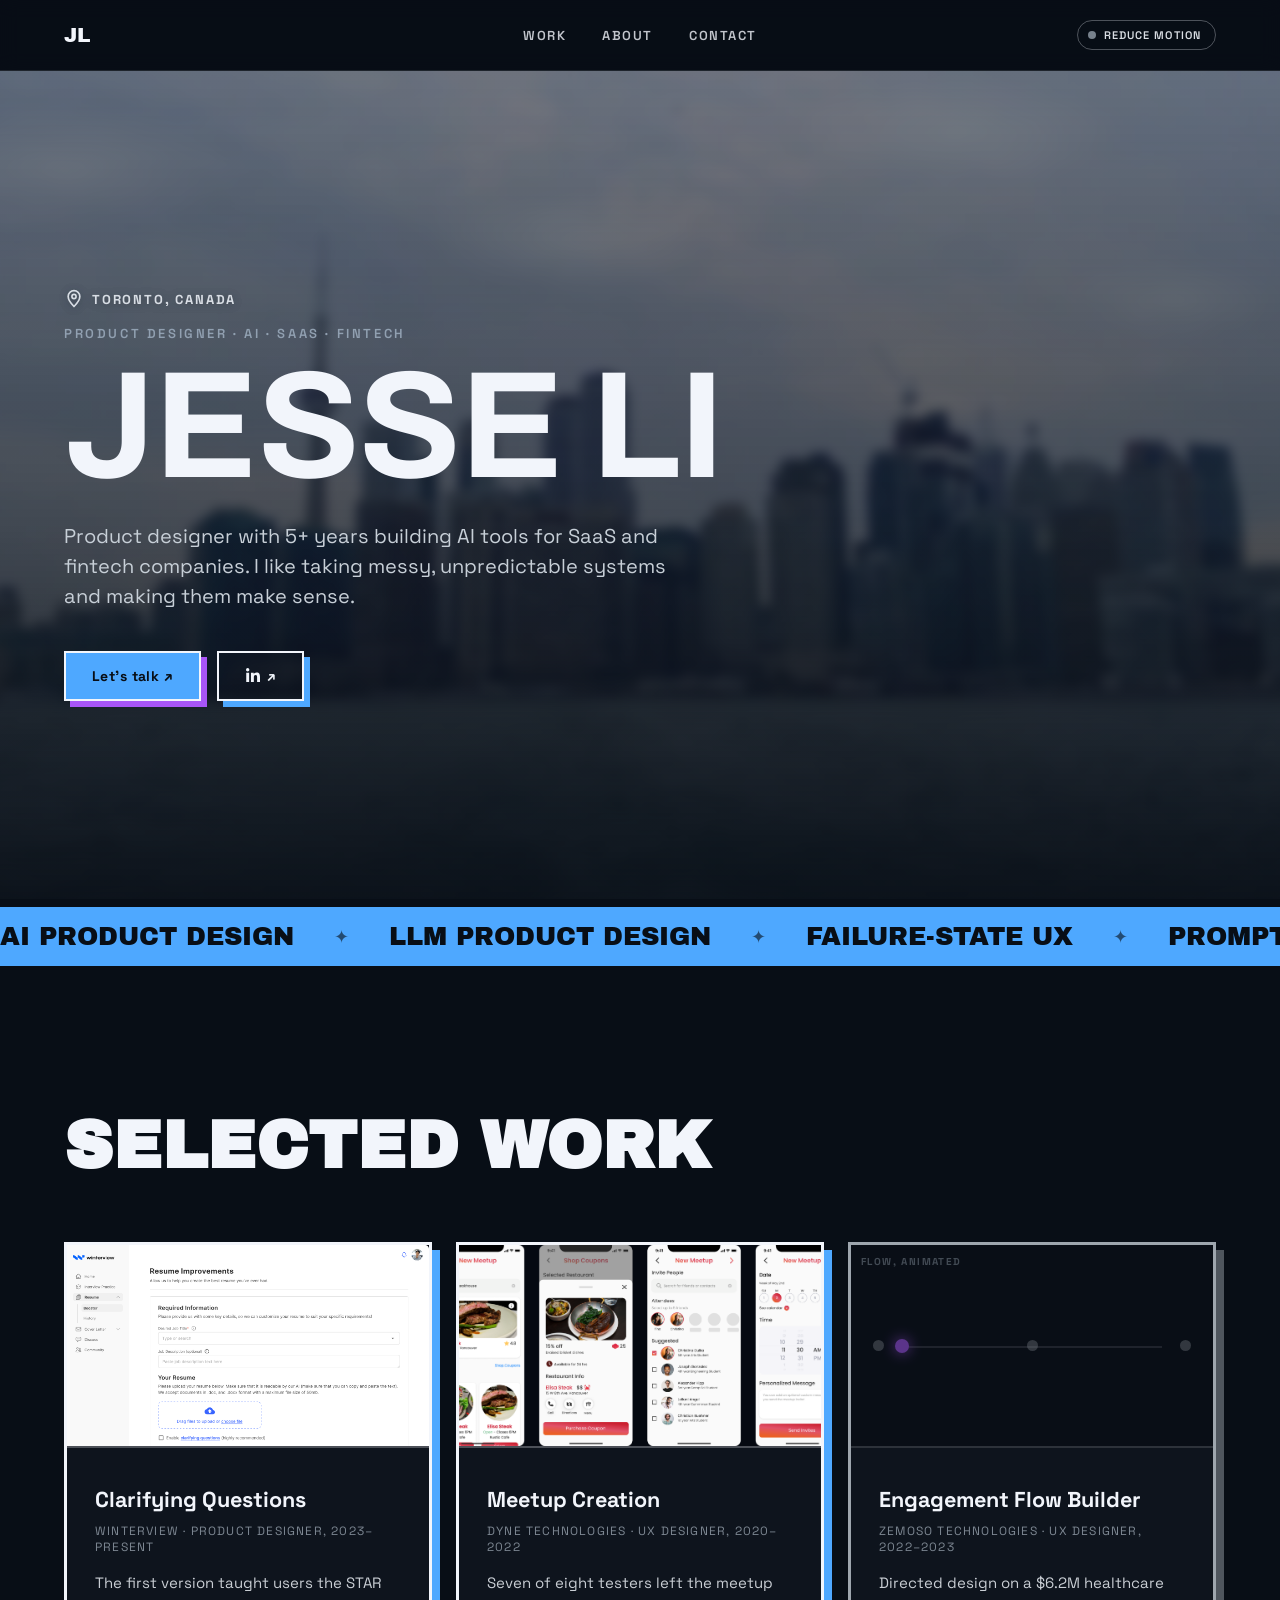
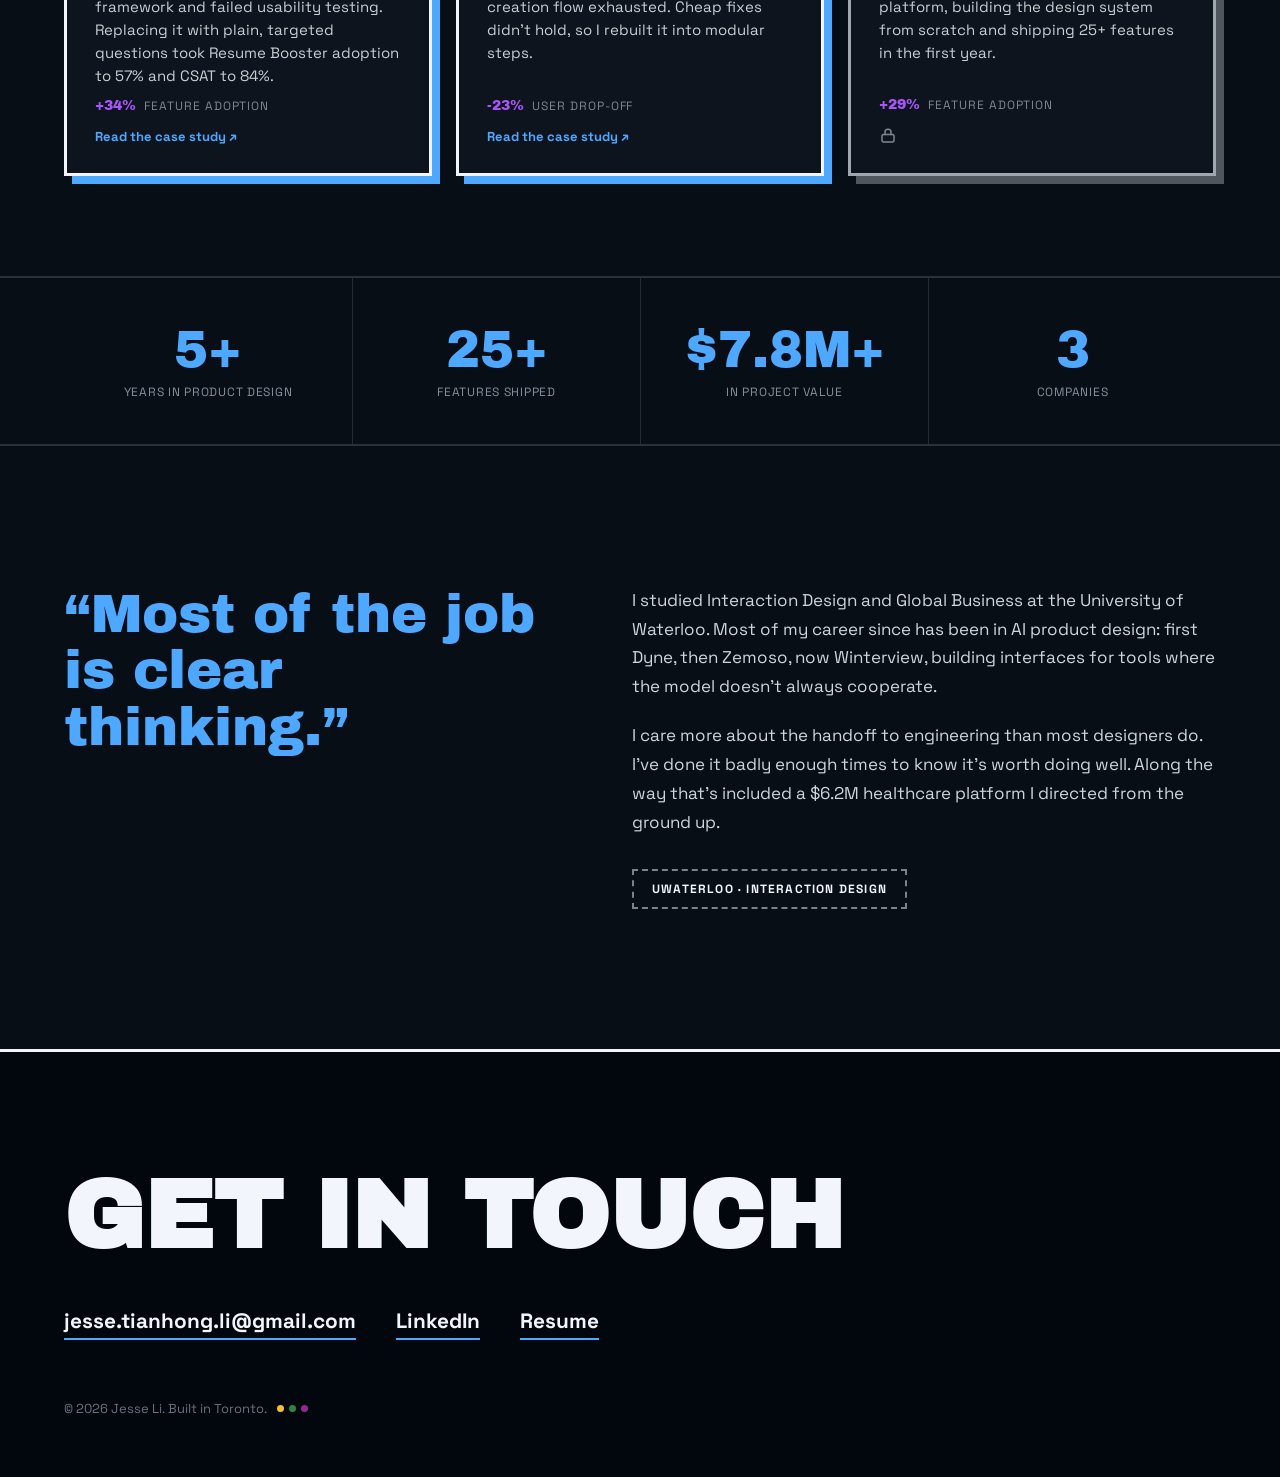
==== index.html @ aa18ebbc "big update!" ====
<!doctype html>
<html lang="en">
<head>
  <meta charset="utf-8">
  <meta name="viewport" content="width=device-width, initial-scale=1">
  <title>Jesse Li | Product Designer</title>
  <meta name="description" content="Jesse Li is a product designer in Toronto with 5+ years building AI tools for SaaS and fintech companies.">
  <meta property="og:title" content="Jesse Li | Product Designer">
  <meta property="og:description" content="Product designer with 5+ years building AI tools for SaaS and fintech companies.">
  <meta property="og:image" content="/assets/media/toronto-poster.jpg">
  <meta property="og:type" content="website">
  <link rel="preconnect" href="https://fonts.googleapis.com">
  <link href="https://fonts.googleapis.com/css2?family=Archivo+Black&family=Archivo:wght@700;800&family=Space+Grotesk:wght@400;500;600;700&display=swap" rel="stylesheet">
  <link rel="stylesheet" href="assets/css/base.css">
  <link rel="stylesheet" href="assets/css/home.css">
</head>
<body>
<div class="page">
<input type="checkbox" id="motionToggle" class="motion-toggle-input" aria-describedby="motionToggleDesc" />
<div class="page-body">
<span id="motionToggleDesc" class="motion-toggle-input">Reduces or stops animation and motion effects across the page.</span>

  <a class="skip" href="#top">Skip to content</a>

  <header class="nav">
    <div class="nav-inner">
      <a class="mark" href="#top">JL</a>
      <nav class="navlinks">
        <a href="#work">Work</a>
        <a href="#about">About</a>
        <a href="#contact">Contact</a>
      </nav>
      <label for="motionToggle" class="motion-toggle">
        <span class="motion-toggle-dot" aria-hidden="true"></span>
        <span class="motion-toggle-label-off">Reduce motion</span>
        <span class="motion-toggle-label-on">Motion reduced</span>
      </label>
    </div>
  </header>

  <section class="hero" id="top" tabindex="-1">
    <div class="hero-skyline" aria-hidden="true">
      <video src="assets/media/toronto.mp4" poster="assets/media/toronto-poster.jpg" autoplay muted loop playsinline></video>
      <div class="hero-cloud cloud-1"></div>
      <div class="hero-cloud cloud-2"></div>
      <div class="hero-cloud cloud-3"></div>
      <div class="hero-cloud cloud-4"></div>
    </div>
    <div class="hero-overlay"></div>
    <div class="hero-inner">
      <span class="hero-loc"><svg class="hero-loc-pin" width="20" height="20" viewBox="0 0 24 24" fill="none" stroke="currentColor" stroke-width="2" stroke-linecap="round" stroke-linejoin="round" aria-hidden="true"><path d="M12 21s-7-7.05-7-12a7 7 0 0 1 14 0c0 4.95-7 12-7 12z"/><circle cx="12" cy="9" r="2.5"/></svg><span class="hero-loc-city">Toronto, Canada</span></span>
      <p class="eyebrow">Product Designer &middot; AI &middot; SaaS &middot; Fintech</p>
      <h1 class="hero-title display" aria-label="Jesse Li"><span class="letter" style="animation-delay:0s">J</span><span class="letter" style="animation-delay:0.045s">E</span><span class="letter" style="animation-delay:0.09s">S</span><span class="letter" style="animation-delay:0.135s">S</span><span class="letter" style="animation-delay:0.18s">E</span><span class="letter" style="animation-delay:0.225s">&nbsp;</span><span class="letter" style="animation-delay:0.27s">L</span><span class="letter" style="animation-delay:0.315s">I</span></h1>
      <p class="hero-sub">Product designer with 5+ years building AI tools for SaaS and fintech companies. I like taking messy, unpredictable systems and making them make sense.</p>
      <div class="hero-cta">
        <a class="btn btn-primary" href="mailto:jesse.tianhong.li@gmail.com">Let's talk &#8599;</a>
        <a class="btn btn-ghost" href="https://linkedin.com/in/jesseli828" target="_blank" rel="noopener" aria-label="LinkedIn"><svg width="16" height="16" viewBox="0 0 448 512" fill="currentColor" aria-hidden="true"><path d="M100.28 448H7.4V148.9h92.88zM53.79 108.1C24.09 108.1 0 83.5 0 53.8a53.79 53.79 0 0 1 107.58 0c0 29.7-24.1 54.3-53.79 54.3zM447.9 448h-92.68V302.4c0-34.7-.7-79.2-48.29-79.2-48.29 0-55.69 37.7-55.69 76.7V448h-92.78V148.9h89.08v40.8h1.3c12.4-23.5 42.69-48.3 87.88-48.3 94 0 111.28 61.9 111.28 142.3V448z"/></svg><span aria-hidden="true">&#8599;</span></a>
      </div>
    </div>
  </section>

  <div class="marquee-strip" aria-hidden="true">
    <div class="marquee-track">
      <span class="marquee-item">AI PRODUCT DESIGN</span>
      <span class="marquee-item">LLM PRODUCT DESIGN</span>
      <span class="marquee-item">FAILURE-STATE UX</span>
      <span class="marquee-item">PROMPT DESIGN</span>
      <span class="marquee-item">FIGMA AUTO LAYOUT</span>
      <span class="marquee-item">AI-ASSISTED WRITING</span>
      <span class="marquee-item">WCAG 2.1 AA</span>
      <span class="marquee-item">CONVERSATIONAL UI</span>
      <span class="marquee-item">ENGINEERING HANDOFF</span>
      <span class="marquee-item">B2B &amp; B2C SAAS</span>
      <span class="marquee-item">HEALTHCARE AT SCALE</span>
      <span class="marquee-item">BUILT IN TORONTO</span>
      <span class="marquee-item">AI PRODUCT DESIGN</span>
      <span class="marquee-item">LLM PRODUCT DESIGN</span>
      <span class="marquee-item">FAILURE-STATE UX</span>
      <span class="marquee-item">PROMPT DESIGN</span>
      <span class="marquee-item">FIGMA AUTO LAYOUT</span>
      <span class="marquee-item">AI-ASSISTED WRITING</span>
      <span class="marquee-item">WCAG 2.1 AA</span>
      <span class="marquee-item">CONVERSATIONAL UI</span>
      <span class="marquee-item">ENGINEERING HANDOFF</span>
      <span class="marquee-item">B2B &amp; B2C SAAS</span>
      <span class="marquee-item">HEALTHCARE AT SCALE</span>
      <span class="marquee-item">BUILT IN TORONTO</span>
    </div>
  </div>

  <section class="work" id="work">
    <h2 class="section-title display">Selected work</h2>
    <div class="work-grid">
      <a class="work-card" href="work/winterview-clarifying-questions/">
        <div class="work-preview has-shot">
          <img src="assets/media/winterview/hero-resume-feature.png" width="2800" height="1804" alt="The Winterview Resume Booster interface" loading="lazy" decoding="async">
        </div>
        <h3 class="work-title">Clarifying Questions</h3>
        <p class="work-company">WINTERVIEW &middot; Product Designer, 2023&ndash;Present</p>
        <p class="work-desc">The first version taught users the STAR framework and failed usability testing. Replacing it with plain, targeted questions took Resume Booster adoption to 57% and CSAT to 84%.</p>
        <p class="work-metriclabel"><span class="work-metric-inline">+34%</span> feature adoption</p>
        <span class="work-read">Read the case study &#8599;</span>
      </a>
      <a class="work-card" href="work/dyne-meetup-creation-flow/">
        <div class="work-preview has-shot">
          <img src="assets/media/dyne/hero-meetup-feature.png" width="4014" height="1930" alt="Screens from Dyne's meetup creation flow" loading="lazy" decoding="async">
        </div>
        <h3 class="work-title">Meetup Creation</h3>
        <p class="work-company">DYNE TECHNOLOGIES &middot; UX Designer, 2020&ndash;2022</p>
        <p class="work-desc">Seven of eight testers left the meetup creation flow exhausted. Cheap fixes didn&rsquo;t hold, so I rebuilt it into modular steps.</p>
        <p class="work-metriclabel"><span class="work-metric-inline">-23%</span> user drop-off</p>
        <span class="work-read">Read the case study &#8599;</span>
      </a>
      <div class="work-card work-card-inert">
        <div class="work-preview" aria-hidden="true">
          <span class="wp-tag">Flow, animated</span>
          <div class="wp-line"></div>
          <div class="wp-nodes">
            <div class="wp-node"></div>
            <div class="wp-node"></div>
            <div class="wp-node"></div>
          </div>
          <div class="wp-traveler"></div>
        </div>
        <h3 class="work-title">Engagement Flow Builder</h3>
        <p class="work-company">ZEMOSO TECHNOLOGIES &middot; UX Designer, 2022&ndash;2023</p>
        <p class="work-desc">Directed design on a $6.2M healthcare platform, building the design system from scratch and shipping 25+ features in the first year.</p>
        <p class="work-metriclabel"><span class="work-metric-inline">+29%</span> feature adoption</p>
        <span class="work-read-soon" title="Case study not available yet"><svg width="18" height="18" viewBox="0 0 24 24" fill="none" stroke="currentColor" stroke-width="2" stroke-linecap="round" stroke-linejoin="round" aria-hidden="true"><rect x="4" y="10" width="16" height="10" rx="2"/><path d="M8 10V7a4 4 0 0 1 8 0v3"/></svg><span class="visually-hidden">Case study not available yet</span></span>
      </div>
    </div>
  </section>

  <section class="stats">
    <div class="stat">
      <div class="stat-value display">5+</div>
      <div class="stat-label">years in product design</div>
    </div>
    <div class="stat">
      <div class="stat-value display">25+</div>
      <div class="stat-label">features shipped</div>
    </div>
    <div class="stat">
      <div class="stat-value display">$7.8M+</div>
      <div class="stat-label">in project value</div>
    </div>
    <div class="stat">
      <div class="stat-value display">3</div>
      <div class="stat-label">companies</div>
    </div>
  </section>

  <section class="about" id="about">
    <div class="about-quote">
      <p>&ldquo;Most of the job<br/>is clear thinking.&rdquo;</p>
    </div>
    <div class="about-body">
      <p>I studied Interaction Design and Global Business at the University of Waterloo. Most of my career since has been in AI product design: first Dyne, then Zemoso, now Winterview, building interfaces for tools where the model doesn't always cooperate.</p>
      <p>I care more about the handoff to engineering than most designers do. I've done it badly enough times to know it's worth doing well. Along the way that's included a $6.2M healthcare platform I directed from the ground up.</p>
      <div class="about-badge">UWATERLOO &middot; INTERACTION DESIGN</div>
    </div>
  </section>

  <footer class="contact" id="contact">
    <div class="contact-inner">
      <h2 class="contact-title display">Get in touch</h2>
      <div class="contact-links">
        <a href="mailto:jesse.tianhong.li@gmail.com">jesse.tianhong.li@gmail.com</a>
        <a href="https://linkedin.com/in/jesseli828" target="_blank" rel="noopener">LinkedIn</a>
        <a href="resume/">Resume</a>
      </div>
      <p class="copyright">&copy; 2026 Jesse Li. Built in Toronto.<span class="transit-dots" aria-hidden="true"><span class="dot dot-1"></span><span class="dot dot-2"></span><span class="dot dot-4"></span></span></p>
    </div>
  </footer>

</div>
</div>
</body>
</html>
---- assets/css/base.css ----
/* Shared across every page: reset, base typography, color tokens. */

* { box-sizing: border-box; }

:root {
  --accent1: #4ea8ff;
  --accent2: #a855f7;
}

body {
  margin: 0;
  background: oklch(0.16 0.02 255);
  color: oklch(0.97 0.008 255);
  font-family: 'Space Grotesk', system-ui, sans-serif;
  -webkit-font-smoothing: antialiased;
}

a { color: inherit; text-decoration: none; }

.display { font-family: 'Archivo Black', 'Arial Black', sans-serif; text-transform: uppercase; }

/* ---------- nav: shared by the home page and every case-study page ---------- */
.nav {
  position: sticky; top: 0; z-index: 50;
  padding: 20px clamp(20px, 5vw, 64px);
  background: oklch(0.16 0.02 255 / 0.7);
  backdrop-filter: blur(10px);
  border-bottom: 1px solid oklch(0.97 0.008 255 / 0.1);
}
.nav-inner {
  max-width: 1440px; margin: 0 auto;
  /* Three equal-weight slots so the centre group is optically centred on the page,
     rather than pushed off-centre by whatever sits on the left and right. */
  display: grid; grid-template-columns: 1fr auto 1fr; align-items: center;
  gap: clamp(16px, 3vw, 36px);
}
.nav-inner > :first-child { justify-self: start; }
.nav-inner > :last-child  { justify-self: end; }
.mark {
  font-family: 'Archivo Black', sans-serif;
  font-size: 20px; letter-spacing: 0.02em;
}
.navlinks { display: flex; gap: clamp(16px, 3vw, 36px); }
.navlinks a {
  font-size: 13px; font-weight: 600; letter-spacing: 0.12em; text-transform: uppercase;
  opacity: 0.8; transition: opacity 0.2s, color 0.2s;
}
.navlinks a:hover { opacity: 1; color: var(--accent1); }
.back {
  font-size: 13px; font-weight: 600; letter-spacing: 0.1em; text-transform: uppercase;
  opacity: 0.75; transition: opacity 0.2s, color 0.2s; white-space: nowrap;
}
.back:hover { opacity: 1; color: var(--accent1); }

/* Narrow screens: the three-slot grid has no room, so wrap the nav into a
   centred row instead of squeezing the columns. */
@media (max-width: 640px) {
  .nav-inner { display: flex; flex-wrap: wrap; justify-content: center; gap: 10px 18px; }
  .nav-inner > :first-child, .nav-inner > :last-child { justify-self: auto; }
}

/* Text available to screen readers but not shown: used where an icon carries the
   meaning on its own. */
.visually-hidden {
  position: absolute; width: 1px; height: 1px; padding: 0; margin: -1px;
  overflow: hidden; clip: rect(0, 0, 0, 0); white-space: nowrap; border: 0;
}

/* ---------- keyboard focus ---------- */
/* Without a visible ring, keyboard users cannot tell where they are (WCAG 2.4.7).
   :focus-visible keeps it off for mouse clicks. */
a:focus-visible,
label:focus-visible,
button:focus-visible,
[tabindex]:focus-visible {
  outline: 2px solid var(--accent1);
  outline-offset: 3px;
}
/* Skip-link targets receive focus programmatically and shouldn't show a ring. */
#top:focus, #main:focus { outline: none; }

/* ---------- skip link ---------- */
.skip { position: absolute; left: -9999px; top: 0; z-index: 100; }
.skip:focus {
  left: 12px; top: 12px; padding: 10px 16px;
  background: var(--accent1); color: oklch(0.16 0.02 255);
  font-size: 13px; font-weight: 700; letter-spacing: 0.08em; text-transform: uppercase;
}

/* ---------- reduced motion ---------- */
/* Site-wide. The home page additionally offers a manual toggle. */
@media (prefers-reduced-motion: reduce) {
  *, *::before, *::after {
    animation-duration: 0.01ms !important;
    animation-delay: 0s !important;
    animation-iteration-count: 1 !important;
    transition-duration: 0.01ms !important;
    scroll-behavior: auto !important;
  }
}

/* Shown only on paper (the portfolio URL on the résumé). */
.print-only { display: none; }

/* ---------- 404 ---------- */
.notfound { max-width: 720px; margin: 0 auto; padding: clamp(70px, 16vh, 160px) clamp(20px, 5vw, 64px); text-align: center; }
.notfound-code { font-size: clamp(4rem, 18vw, 9rem); line-height: 1; margin: 0 0 14px; color: var(--accent1); }
.notfound h1 { font-size: clamp(1.4rem, 4vw, 2rem); margin: 0 0 16px; }
.notfound p { font-size: 17px; line-height: 1.7; color: oklch(0.82 0.015 250); margin: 0 auto 32px; max-width: 46ch; }
.notfound-links { display: flex; flex-wrap: wrap; gap: 14px; justify-content: center; }
.notfound-links a {
  font-size: 13px; font-weight: 700; letter-spacing: 0.08em; text-transform: uppercase;
  border: 2px solid oklch(0.97 0.008 255); padding: 12px 20px;
}
.notfound-links a:hover { border-color: var(--accent1); color: var(--accent1); }
---- assets/css/home.css ----
/* Home page only. */

.page { position: relative; overflow-x: clip; }

.motion-toggle-input {
  position: absolute; width: 1px; height: 1px; padding: 0; margin: -1px;
  overflow: hidden; clip: rect(0, 0, 0, 0); white-space: nowrap; border: 0;
}
.motion-toggle {
  display: flex; align-items: center; gap: 8px;
  background: transparent; border: 1px solid oklch(0.97 0.008 255 / 0.3);
  border-radius: 999px; padding: 7px 14px 7px 10px; cursor: pointer;
  font-family: 'Space Grotesk', sans-serif; font-size: 11px; font-weight: 600;
  letter-spacing: 0.1em; text-transform: uppercase; color: oklch(0.9 0.008 255);
  transition: border-color 0.2s, background 0.2s; user-select: none;
}
.motion-toggle:hover { border-color: var(--accent1); }
.motion-toggle-dot {
  width: 8px; height: 8px; border-radius: 50%; background: oklch(0.6 0.02 250); flex-shrink: 0;
  transition: background 0.2s;
}
.motion-toggle-label-on { display: none; }
.motion-toggle-input:checked ~ .page-body .motion-toggle {
  border-color: var(--accent1); background: oklch(0.97 0.008 255 / 0.06);
}
.motion-toggle-input:checked ~ .page-body .motion-toggle .motion-toggle-dot { background: var(--accent1); }
.motion-toggle-input:checked ~ .page-body .motion-toggle-label-off { display: none; }
.motion-toggle-input:checked ~ .page-body .motion-toggle-label-on { display: inline; }
.motion-toggle-input:focus-visible ~ .page-body .motion-toggle { outline: 2px solid var(--accent1); outline-offset: 2px; }

/* Kill every animation/transition on the page instantly, either because the visitor's
   OS asks for reduced motion, or because they've flipped the toggle above. */
.motion-toggle-input:checked ~ .page-body,
.motion-toggle-input:checked ~ .page-body * {
  animation-duration: 0.01ms !important;
  animation-delay: 0s !important;
  animation-iteration-count: 1 !important;
  transition-duration: 0.01ms !important;
  scroll-behavior: auto !important;
}

/* ---------- hero ---------- */
.hero {
  position: relative;
  min-height: 92vh;
  display: flex; flex-direction: column; justify-content: center;
  padding: 80px 0 60px;
  overflow: hidden;
}
.hero-inner {
  position: relative; z-index: 2;
  max-width: 1440px; margin: 0 auto; width: 100%;
  padding: 0 clamp(20px, 5vw, 64px);
}
.hero-skyline {
  position: absolute; inset: -20px; z-index: 0; overflow: hidden;
  filter: blur(6px) saturate(1.1);
}
.hero-skyline video {
  position: absolute; inset: 0; width: 100%; height: 100%;
  object-fit: cover; object-position: center 65%; display: block;
}
.hero-cloud {
  position: absolute; border-radius: 50%; pointer-events: none;
  background: radial-gradient(ellipse at center, oklch(0.97 0.01 255 / 0.6), oklch(0.97 0.01 255 / 0) 70%);
}
.cloud-1 { width: 380px; height: 130px; top: 6%; left: -8%; animation: driftCloud 46s ease-in-out infinite; }
.cloud-2 { width: 280px; height: 100px; top: 16%; left: 34%; animation: driftCloud 60s ease-in-out infinite reverse; animation-delay: -12s; }
.cloud-3 { width: 320px; height: 110px; top: 3%; left: 62%; animation: driftCloud 52s ease-in-out infinite; animation-delay: -24s; }
.cloud-4 { width: 220px; height: 80px; top: 24%; left: 82%; animation: driftCloud 38s ease-in-out infinite reverse; animation-delay: -6s; }
@keyframes driftCloud { 0%, 100% { transform: translateX(-30px); } 50% { transform: translateX(50px); } }
.hero-overlay {
  position: absolute; inset: 0; z-index: 1;
  background: linear-gradient(180deg, oklch(0.16 0.02 255 / 0.5) 0%, oklch(0.16 0.02 255 / 0.7) 55%, oklch(0.16 0.02 255 / 0.96) 100%);
}
.hero-loc {
  display: flex; align-items: center; gap: 8px; margin: 0 0 16px;
  color: oklch(0.94 0.01 255); opacity: 0.9;
  filter: drop-shadow(0 1px 5px oklch(0.16 0.02 255 / 0.4));
}
.hero-loc-pin { flex-shrink: 0; }
.hero-loc-city {
  font-size: 13px; font-weight: 700; letter-spacing: 0.14em; text-transform: uppercase;
}

.eyebrow {
  font-size: 13px; font-weight: 600; letter-spacing: 0.2em; text-transform: uppercase;
  color: oklch(0.7 0.03 250); margin: 0 0 20px; position: relative; z-index: 2;
}
.hero-title {
  margin: 0; line-height: 0.86; letter-spacing: -0.01em;
  font-size: clamp(2.2rem, 12vw, 9.5rem);
  white-space: nowrap;
  position: relative; z-index: 2;
  font-family: 'Archivo', sans-serif; font-weight: 700;
}
.letter {
  display: inline-block; opacity: 0;
  animation: letterIn 0.7s cubic-bezier(.16,1,.3,1) both;
}
@keyframes letterIn {
  from { opacity: 0; transform: translateY(0.5em) rotate(-6deg); }
  to { opacity: 1; transform: none; }
}
.hero-sub {
  max-width: 620px; margin: 28px 0 0; font-size: clamp(1rem, 1.6vw, 1.25rem);
  line-height: 1.5; color: oklch(0.85 0.015 250); position: relative; z-index: 2;
}
.hero-cta { display: flex; flex-wrap: wrap; gap: 16px; margin-top: 40px; position: relative; z-index: 2; }
.btn {
  display: inline-flex; align-items: center; gap: 6px;
  padding: 14px 26px; font-weight: 700; font-size: 14px; letter-spacing: 0.03em;
  border: 2px solid oklch(0.97 0.008 255);
  transition: transform 0.2s ease, box-shadow 0.2s ease;
}
.btn-primary { background: var(--accent1); color: oklch(0.16 0.02 255); box-shadow: 6px 6px 0 var(--accent2); }
.btn-primary:hover { transform: translate(-3px, -3px); box-shadow: 9px 9px 0 var(--accent2); }
.btn-ghost { background: transparent; box-shadow: 6px 6px 0 var(--accent1); }
.btn-ghost:hover { transform: translate(-3px, -3px); box-shadow: 9px 9px 0 var(--accent1); }

/* ---------- marquee ---------- */
.marquee-strip {
  background: var(--accent1);
  overflow: hidden; padding: 16px 0; margin: 8px 0;
}
.marquee-track {
  display: flex; width: max-content; gap: 40px;
  animation: marqueeScroll 33s linear infinite;
}
@keyframes marqueeScroll { from { transform: translateX(0); } to { transform: translateX(-50%); } }
.marquee-item {
  font-family: 'Archivo Black', sans-serif; font-size: clamp(1rem, 2.2vw, 1.6rem);
  color: oklch(0.16 0.02 255); white-space: nowrap; display: flex; align-items: center; gap: 40px;
}
.marquee-item::after { content: '\2726'; font-size: 0.7em; opacity: 0.6; }

/* ---------- reveal ---------- */
@keyframes reveal { from { opacity: 0; transform: translateY(28px); } to { opacity: 1; transform: none; } }
.section-title, .work-card, .about-quote, .about-body, .stat {
  animation: reveal 0.7s cubic-bezier(.16,1,.3,1) both;
}
.work-card:nth-child(1) { animation-delay: 0s; }
.work-card:nth-child(2) { animation-delay: 0.12s; }
.work-card:nth-child(3) { animation-delay: 0.24s; }
.stat:nth-child(1) { animation-delay: 0s; }
.stat:nth-child(2) { animation-delay: 0.08s; }
.stat:nth-child(3) { animation-delay: 0.16s; }
.stat:nth-child(4) { animation-delay: 0.24s; }

/* ---------- work ---------- */
.work { padding: 140px clamp(20px, 5vw, 64px) 100px; max-width: 1440px; margin: 0 auto; }
.section-title {
  font-size: clamp(2.2rem, 6vw, 4.2rem); line-height: 0.95; margin: 0 0 64px;
}
.work-grid {
  display: grid; grid-template-columns: repeat(auto-fit, minmax(280px, 1fr)); gap: 24px;
}
.work-card {
  border: 3px solid oklch(0.97 0.008 255); background: oklch(0.19 0.02 255);
  padding: 28px; display: flex; flex-direction: column; gap: 10px;
  box-shadow: 8px 8px 0 var(--accent1);
  transition: transform 0.25s ease, box-shadow 0.25s ease;
}
.work-card:hover { transform: translate(-5px, -5px); box-shadow: 13px 13px 0 var(--accent2); }
.work-title { margin: 8px 0 0; font-size: 1.35rem; font-weight: 700; }
.work-company { margin: 0; font-size: 12px; letter-spacing: 0.1em; text-transform: uppercase; color: oklch(0.62 0.02 250); }
.work-desc { margin: 6px 0 0; font-size: 15px; line-height: 1.55; color: oklch(0.85 0.01 250); flex-grow: 1; }
.work-metriclabel { margin: 0; font-size: 12px; letter-spacing: 0.08em; text-transform: uppercase; color: oklch(0.62 0.02 250); }
.work-metric-inline { font-family: 'Archivo Black', sans-serif; letter-spacing: 0; text-transform: none; font-size: 14px; color: var(--accent2); margin-right: 4px; }
.work-read { margin-top: 4px; font-size: 13px; font-weight: 700; color: var(--accent1); }

/* ---------- work preview (flow animation placeholder) ---------- */
.work-preview {
  position: relative; aspect-ratio: 16 / 9; margin: -28px -28px 20px;
  border-bottom: 2px solid oklch(0.97 0.008 255 / 0.3);
  background: oklch(0.14 0.02 255);
  display: flex; align-items: center; padding: 0 22px; overflow: hidden;
}
.wp-tag {
  position: absolute; top: 10px; left: 10px; font-size: 10px; font-weight: 700;
  letter-spacing: 0.14em; text-transform: uppercase; color: oklch(0.6 0.02 250);
}
.wp-line { position: absolute; left: 14%; right: 14%; top: 50%; height: 2px; background: oklch(0.97 0.008 255 / 0.18); }
.wp-nodes { position: relative; width: 100%; display: flex; justify-content: space-between; z-index: 1; }
.wp-node {
  width: 11px; height: 11px; border-radius: 50%; background: oklch(0.97 0.008 255 / 0.35);
  animation: wpPulse 2.6s ease-in-out infinite;
}
.wp-node:nth-child(1) { animation-delay: 0s; }
.wp-node:nth-child(2) { animation-delay: 0.5s; }
.wp-node:nth-child(3) { animation-delay: 1s; }
@keyframes wpPulse { 0%, 100% { transform: scale(1); opacity: 0.5; } 50% { transform: scale(1.35); opacity: 1; } }
.wp-traveler {
  position: absolute; top: 50%; left: 14%; width: 14px; height: 14px; margin: -7px 0 0 -7px;
  border-radius: 50%; background: var(--accent1); box-shadow: 0 0 14px var(--accent1);
  animation: wpTravel 3.6s cubic-bezier(.65,0,.35,1) infinite;
}
.work-card-inert .wp-traveler { background: var(--accent2); box-shadow: 0 0 14px var(--accent2); }
@keyframes wpTravel {
  0% { left: 14%; }
  42% { left: 50%; }
  50% { left: 50%; }
  92% { left: 86%; }
  100% { left: 14%; }
}

/* ---------- stats ---------- */
.stats {
  display: grid; grid-template-columns: repeat(auto-fit, minmax(180px, 1fr));
  border-top: 2px solid oklch(0.97 0.008 255 / 0.15);
  border-bottom: 2px solid oklch(0.97 0.008 255 / 0.15);
  max-width: 1440px; margin: 0 auto; padding: 0 clamp(20px, 5vw, 64px);
}
.stat {
  padding: 44px 20px; text-align: center; border-left: 1px solid oklch(0.97 0.008 255 / 0.12);
}
.stat:first-child { border-left: none; }
.stat-value { font-family: 'Archivo Black', sans-serif; font-size: clamp(2rem, 4.5vw, 3.2rem); color: var(--accent1); }
.stat-label { margin-top: 6px; font-size: 12px; letter-spacing: 0.06em; text-transform: uppercase; color: oklch(0.65 0.02 250); }

/* ---------- about ---------- */
.about {
  padding: 140px clamp(20px, 5vw, 64px);
  max-width: 1440px; margin: 0 auto;
  display: grid; grid-template-columns: 1fr 1.15fr; gap: 60px; align-items: start;
}
.about-quote p {
  font-family: 'Archivo Black', sans-serif; font-size: clamp(2rem, 4.5vw, 3.4rem);
  line-height: 1.04; margin: 0; color: var(--accent1);
}
.about-body p { font-size: 17px; line-height: 1.7; color: oklch(0.87 0.01 250); margin: 0 0 20px; }
.about-badge {
  display: inline-block; margin-top: 12px; padding: 10px 18px;
  border: 2px dashed oklch(0.97 0.008 255 / 0.5);
  font-size: 12px; font-weight: 700; letter-spacing: 0.1em;
}

/* ---------- contact ---------- */
.contact {
  background: oklch(0.12 0.02 255);
  padding: 120px 0 60px;
  border-top: 3px solid oklch(0.97 0.008 255);
}
.contact-inner { max-width: 1440px; margin: 0 auto; padding: 0 clamp(20px, 5vw, 64px); }
.contact-title {
  font-size: clamp(2.6rem, 8vw, 6rem); line-height: 0.92; margin: 0 0 48px; color: oklch(0.97 0.008 255);
}
.contact-links { display: flex; flex-wrap: wrap; gap: 28px 40px; margin-bottom: 60px; }
.contact-links a {
  font-size: clamp(1rem, 2vw, 1.3rem); font-weight: 700; border-bottom: 2px solid var(--accent1);
  padding-bottom: 4px; transition: color 0.2s;
}
.contact-links a:hover { color: var(--accent1); }
.copyright { font-size: 13px; color: oklch(0.55 0.02 250); margin: 0; display: flex; align-items: center; gap: 10px; }
.transit-dots { display: inline-flex; gap: 5px; }
.transit-dots .dot { width: 7px; height: 7px; border-radius: 50%; display: inline-block; }
.transit-dots .dot-1 { background: #f7c02d; }
.transit-dots .dot-2 { background: #2e8540; }
.transit-dots .dot-4 { background: #92278f; }

/* A work card with no case study behind it yet: still reads as part of the set,
   but is visibly inert - no lift, no hover, no "read more" affordance. */
.work-card-inert { box-shadow: 8px 8px 0 oklch(0.45 0.015 250); border-color: oklch(0.72 0.015 250); }
.work-card-inert:hover { transform: none; box-shadow: 8px 8px 0 oklch(0.45 0.015 250); }
.work-card-inert .work-preview { opacity: 0.5; }
.work-read-soon { margin-top: 4px; display: inline-flex; align-items: center; color: oklch(0.62 0.02 250); }

/* ---------- work card previews: real screenshots ---------- */
/* Cards with a screenshot drop the flex/padding used by the animated placeholder
   so the image can bleed to the card edges. */
.work-preview.has-shot { display: block; padding: 0; }
.work-preview img { display: block; width: 100%; height: 100%; object-fit: cover; }
/* Keyed to the file, not card order, so reordering the grid can't misalign these. */
.work-preview img[src*="winterview"] { object-position: top center; }
.work-preview img[src*="dyne"] { object-position: center; }
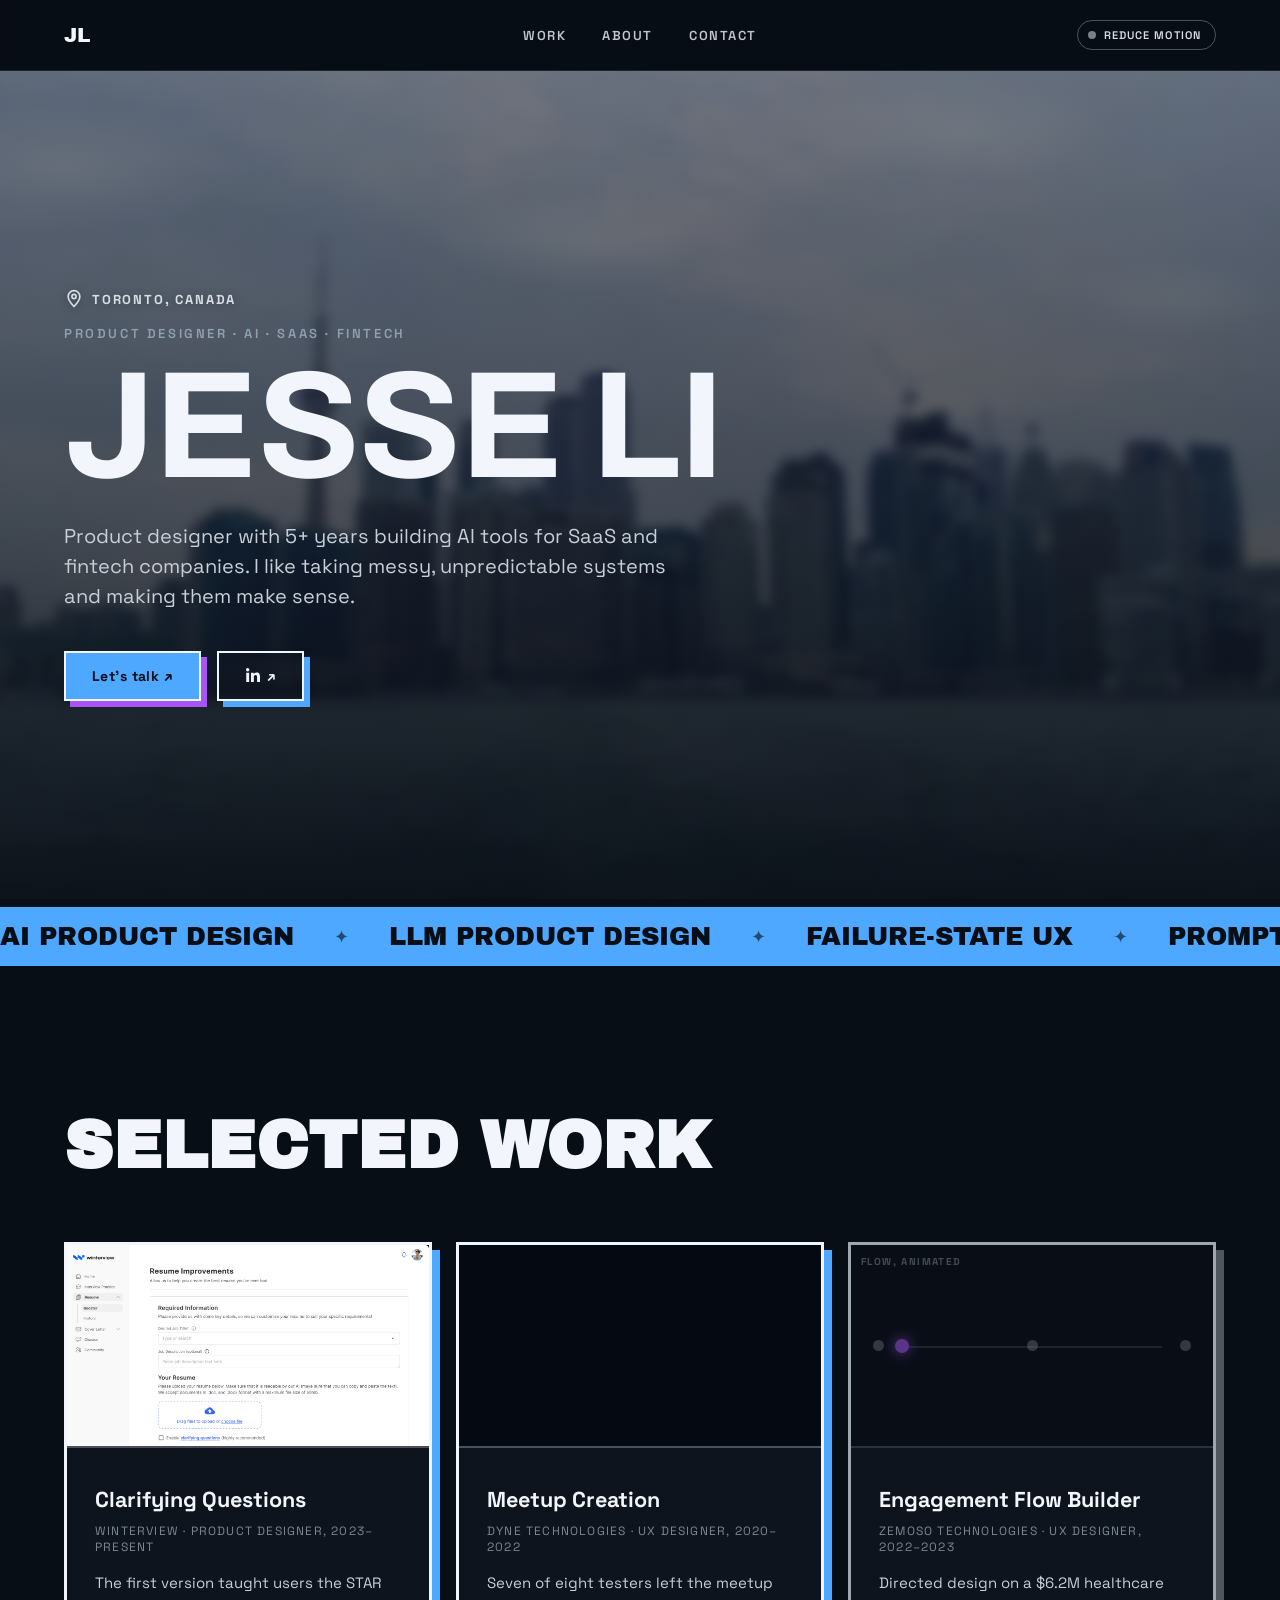
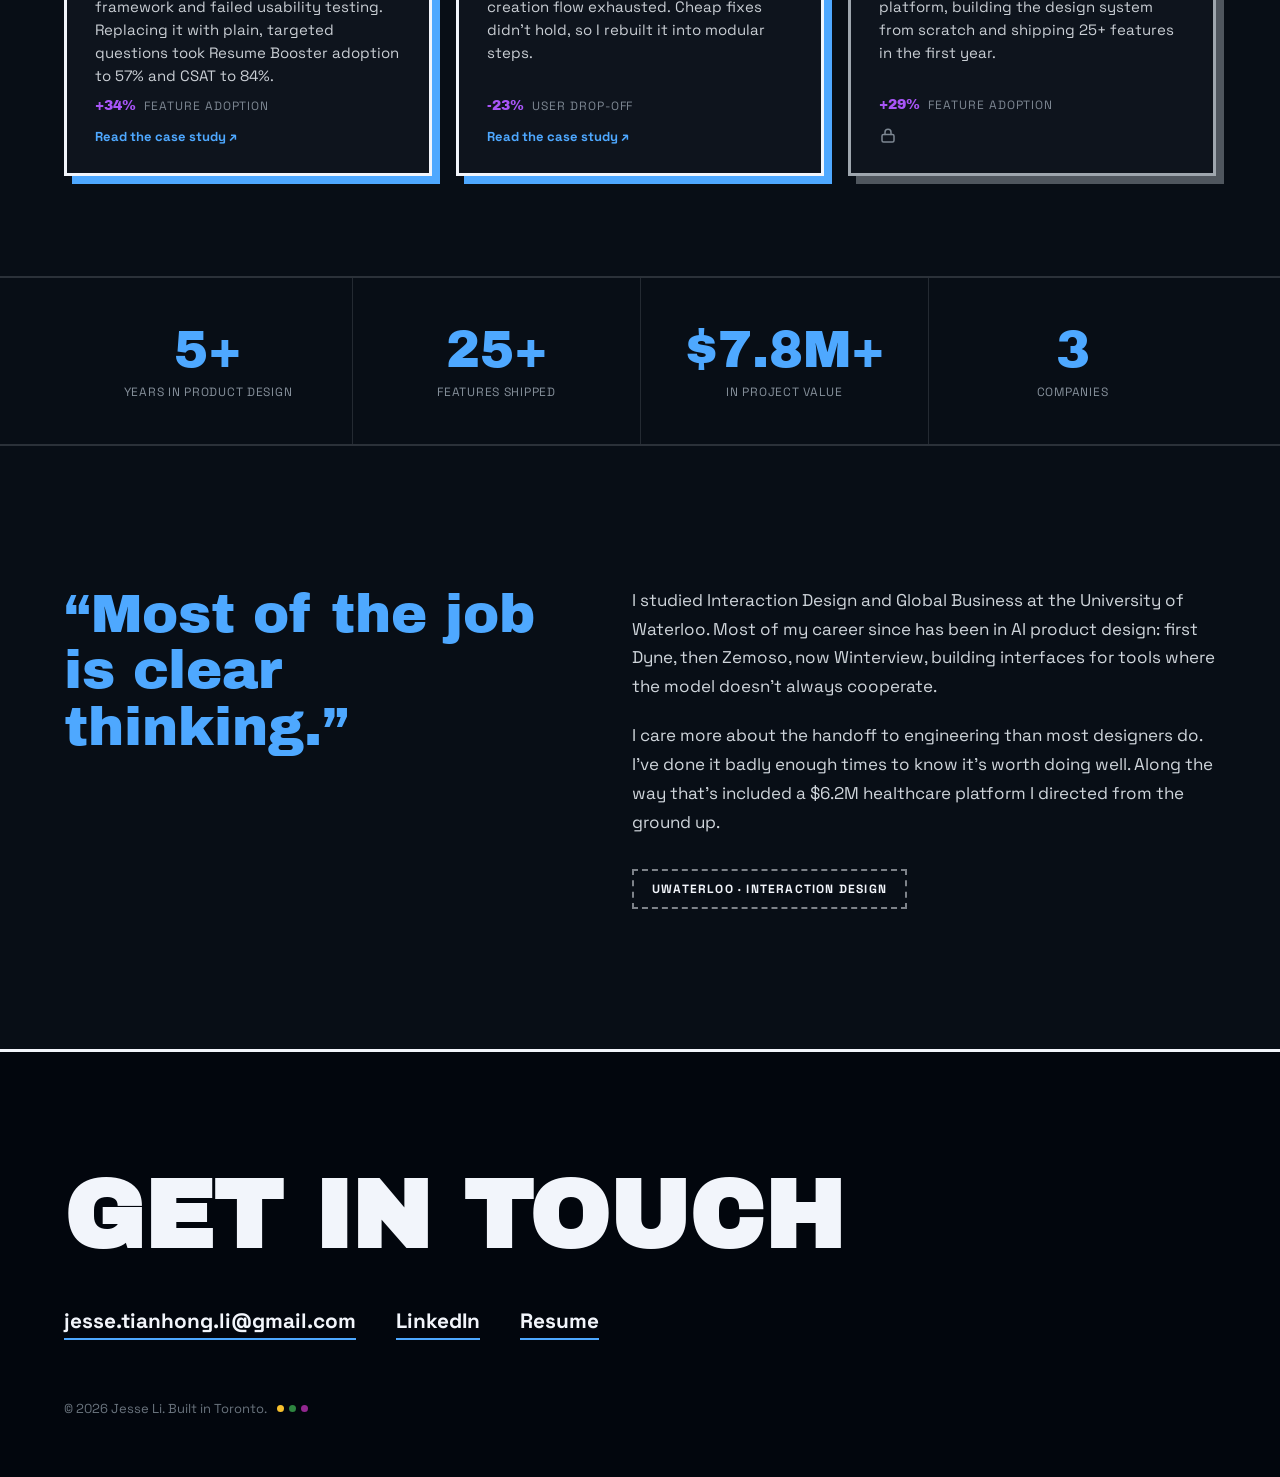
==== commit 56026a75: "Fix SEO, landmark, and scroll-lock defects from an architecture review Reviewed against a second-pas" ====
--- a/index.html
+++ b/index.html
@@ -5,10 +5,14 @@
   <meta name="viewport" content="width=device-width, initial-scale=1">
   <title>Jesse Li | Product Designer</title>
   <meta name="description" content="Jesse Li is a product designer in Toronto with 5+ years building AI tools for SaaS and fintech companies.">
+  <link rel="canonical" href="https://jesseli.design/">
   <meta property="og:title" content="Jesse Li | Product Designer">
   <meta property="og:description" content="Product designer with 5+ years building AI tools for SaaS and fintech companies.">
-  <meta property="og:image" content="/assets/media/toronto-poster.jpg">
+  <meta property="og:image" content="https://jesseli.design/assets/media/toronto-poster.jpg">
+  <meta property="og:url" content="https://jesseli.design/">
   <meta property="og:type" content="website">
+  <meta name="twitter:card" content="summary_large_image">
+  <link rel="icon" type="image/svg+xml" href="assets/favicon.svg">
   <link rel="preconnect" href="https://fonts.googleapis.com">
   <link href="https://fonts.googleapis.com/css2?family=Archivo+Black&family=Archivo:wght@700;800&family=Space+Grotesk:wght@400;500;600;700&display=swap" rel="stylesheet">
   <link rel="stylesheet" href="assets/css/base.css">
@@ -20,7 +24,7 @@
 <div class="page-body">
 <span id="motionToggleDesc" class="motion-toggle-input">Reduces or stops animation and motion effects across the page.</span>
 
-  <a class="skip" href="#top">Skip to content</a>
+  <a class="skip" href="#main">Skip to content</a>
 
   <header class="nav">
     <div class="nav-inner">
@@ -38,9 +42,11 @@
     </div>
   </header>
 
+  <main id="main" tabindex="-1">
+
   <section class="hero" id="top" tabindex="-1">
     <div class="hero-skyline" aria-hidden="true">
-      <video src="assets/media/toronto.mp4" poster="assets/media/toronto-poster.jpg" autoplay muted loop playsinline></video>
+      <video src="assets/media/toronto.mp4" poster="assets/media/toronto-poster.jpg" preload="metadata" autoplay muted loop playsinline></video>
       <div class="hero-cloud cloud-1"></div>
       <div class="hero-cloud cloud-2"></div>
       <div class="hero-cloud cloud-3"></div>
@@ -132,6 +138,7 @@
   </section>
 
   <section class="stats">
+    <h2 class="visually-hidden">By the numbers</h2>
     <div class="stat">
       <div class="stat-value display">5+</div>
       <div class="stat-label">years in product design</div>
@@ -151,6 +158,7 @@
   </section>
 
   <section class="about" id="about">
+    <h2 class="visually-hidden">About</h2>
     <div class="about-quote">
       <p>&ldquo;Most of the job<br/>is clear thinking.&rdquo;</p>
     </div>
@@ -160,6 +168,8 @@
       <div class="about-badge">UWATERLOO &middot; INTERACTION DESIGN</div>
     </div>
   </section>
+  </main>
+
 
   <footer class="contact" id="contact">
     <div class="contact-inner">
--- a/assets/css/base.css
+++ b/assets/css/base.css
@@ -5,6 +5,10 @@
 :root {
   --accent1: #4ea8ff;
   --accent2: #a855f7;
+  /* Reading measure. Space Grotesk averages ~8.3px per glyph at 17px while the
+     ch unit is the 10.9px "0", so 78ch was rendering ~103 characters per line.
+     56ch lands around 74 - inside the comfortable 45-75 range. */
+  --measure: 56ch;
 }
 
 body {
@@ -80,9 +84,17 @@
 #top:focus, #main:focus { outline: none; }
 
 /* ---------- skip link ---------- */
-.skip { position: absolute; left: -9999px; top: 0; z-index: 100; }
+/* Same clip technique as .visually-hidden, rather than left:-9999px, which
+   breaks in RTL and is otherwise the only hidden-content idiom on the site not
+   already shared. */
+.skip {
+  position: absolute; width: 1px; height: 1px; padding: 0; margin: -1px;
+  overflow: hidden; clip: rect(0, 0, 0, 0); white-space: nowrap; border: 0;
+  z-index: 100;
+}
 .skip:focus {
-  left: 12px; top: 12px; padding: 10px 16px;
+  width: auto; height: auto; margin: 0; overflow: visible; clip: auto; white-space: normal;
+  position: absolute; left: 12px; top: 12px; padding: 10px 16px;
   background: var(--accent1); color: oklch(0.16 0.02 255);
   font-size: 13px; font-weight: 700; letter-spacing: 0.08em; text-transform: uppercase;
 }
@@ -96,7 +108,13 @@
     animation-iteration-count: 1 !important;
     transition-duration: 0.01ms !important;
     scroll-behavior: auto !important;
+    /* fall off any scroll timeline, so the collapsed duration above applies */
+    animation-timeline: auto !important;
   }
+  /* and hold the page still across navigations */
+  ::view-transition-group(*),
+  ::view-transition-old(*),
+  ::view-transition-new(*) { animation: none !important; }
 }
 
 /* Shown only on paper (the portfolio URL on the résumé). */
@@ -104,7 +122,7 @@
 
 /* ---------- 404 ---------- */
 .notfound { max-width: 720px; margin: 0 auto; padding: clamp(70px, 16vh, 160px) clamp(20px, 5vw, 64px); text-align: center; }
-.notfound-code { font-size: clamp(4rem, 18vw, 9rem); line-height: 1; margin: 0 0 14px; color: var(--accent1); }
+.notfound .notfound-code { font-size: clamp(4rem, 18vw, 9rem); line-height: 1; margin: 0 0 14px; color: var(--accent1); }
 .notfound h1 { font-size: clamp(1.4rem, 4vw, 2rem); margin: 0 0 16px; }
 .notfound p { font-size: 17px; line-height: 1.7; color: oklch(0.82 0.015 250); margin: 0 auto 32px; max-width: 46ch; }
 .notfound-links { display: flex; flex-wrap: wrap; gap: 14px; justify-content: center; }
@@ -113,3 +131,7 @@
   border: 2px solid oklch(0.97 0.008 255); padding: 12px 20px;
 }
 .notfound-links a:hover { border-color: var(--accent1); color: var(--accent1); }
+
+/* ---------- cross-document view transitions ---------- */
+/* Opts every page in. Browsers without support just navigate normally. */
+@view-transition { navigation: auto; }
--- a/assets/css/home.css
+++ b/assets/css/home.css
@@ -37,6 +37,7 @@
   animation-iteration-count: 1 !important;
   transition-duration: 0.01ms !important;
   scroll-behavior: auto !important;
+  animation-timeline: auto !important;
 }
 
 /* ---------- hero ---------- */
@@ -55,6 +56,8 @@
 .hero-skyline {
   position: absolute; inset: -20px; z-index: 0; overflow: hidden;
   filter: blur(6px) saturate(1.1);
+  /* the video's own poster, so hiding the video still leaves the skyline */
+  background: url(../media/toronto-poster.jpg) center 65% / cover no-repeat;
 }
 .hero-skyline video {
   position: absolute; inset: 0; width: 100%; height: 100%;
@@ -142,10 +145,10 @@
 .work-card:nth-child(1) { animation-delay: 0s; }
 .work-card:nth-child(2) { animation-delay: 0.12s; }
 .work-card:nth-child(3) { animation-delay: 0.24s; }
-.stat:nth-child(1) { animation-delay: 0s; }
-.stat:nth-child(2) { animation-delay: 0.08s; }
-.stat:nth-child(3) { animation-delay: 0.16s; }
-.stat:nth-child(4) { animation-delay: 0.24s; }
+.stat:nth-of-type(1) { animation-delay: 0s; }
+.stat:nth-of-type(2) { animation-delay: 0.08s; }
+.stat:nth-of-type(3) { animation-delay: 0.16s; }
+.stat:nth-of-type(4) { animation-delay: 0.24s; }
 
 /* ---------- work ---------- */
 .work { padding: 140px clamp(20px, 5vw, 64px) 100px; max-width: 1440px; margin: 0 auto; }
@@ -214,7 +217,7 @@
 .stat {
   padding: 44px 20px; text-align: center; border-left: 1px solid oklch(0.97 0.008 255 / 0.12);
 }
-.stat:first-child { border-left: none; }
+.stat:first-of-type { border-left: none; }
 .stat-value { font-family: 'Archivo Black', sans-serif; font-size: clamp(2rem, 4.5vw, 3.2rem); color: var(--accent1); }
 .stat-label { margin-top: 6px; font-size: 12px; letter-spacing: 0.06em; text-transform: uppercase; color: oklch(0.65 0.02 250); }
 
@@ -273,3 +276,45 @@
 /* Keyed to the file, not card order, so reordering the grid can't misalign these. */
 .work-preview img[src*="winterview"] { object-position: top center; }
 .work-preview img[src*="dyne"] { object-position: center; }
+
+/* ---------- reveal, driven by scroll position ---------- */
+/* The base rule above animates on load, which means anything below the fold has
+   finished before it is ever seen. Where the browser supports a view timeline,
+   drive each element from its own entry into the viewport instead. The stagger
+   moves from animation-delay (meaningless on a scroll timeline) to a staggered
+   animation-range, so the cards still cascade. */
+@supports (animation-timeline: view()) {
+  .section-title, .work-card, .about-quote, .about-body, .stat {
+    animation-timeline: view();
+    animation-range: entry 5% cover 30%;
+    animation-delay: 0s;
+  }
+  .work-card:nth-child(1) { animation-range: entry 5% cover 26%; }
+  .work-card:nth-child(2) { animation-range: entry 9% cover 30%; }
+  .work-card:nth-child(3) { animation-range: entry 13% cover 34%; }
+  .stat:nth-of-type(1) { animation-range: entry 5% cover 24%; }
+  .stat:nth-of-type(2) { animation-range: entry 8% cover 27%; }
+  .stat:nth-of-type(3) { animation-range: entry 11% cover 30%; }
+  .stat:nth-of-type(4) { animation-range: entry 14% cover 33%; }
+}
+
+/* ---------- work card hover ---------- */
+/* The preview already clips, so the screenshot can drift under it. */
+.work-preview img { transition: transform 0.45s cubic-bezier(.2, .7, .3, 1); }
+.work-card:hover .work-preview img,
+.work-card:focus-visible .work-preview img { transform: scale(1.04); }
+
+/* ---------- page transitions ---------- */
+/* The card's screenshot and the case study's banner are the same file, so naming
+   both lets the browser morph one into the other across the navigation. */
+.work-preview img[src*="winterview"] { view-transition-name: shot-winterview; }
+.work-preview img[src*="dyne"] { view-transition-name: shot-dyne; }
+
+/* ---------- reduce motion: the video ---------- */
+/* Collapsing animation-duration cannot pause a <video>, so the largest source
+   of motion on the page ignored the toggle. Hiding it falls back to the poster
+   frame already painted behind it, and keeps this page script-free. */
+.motion-toggle-input:checked ~ .page-body .hero-skyline video { display: none; }
+@media (prefers-reduced-motion: reduce) {
+  .hero-skyline video { display: none; }
+}
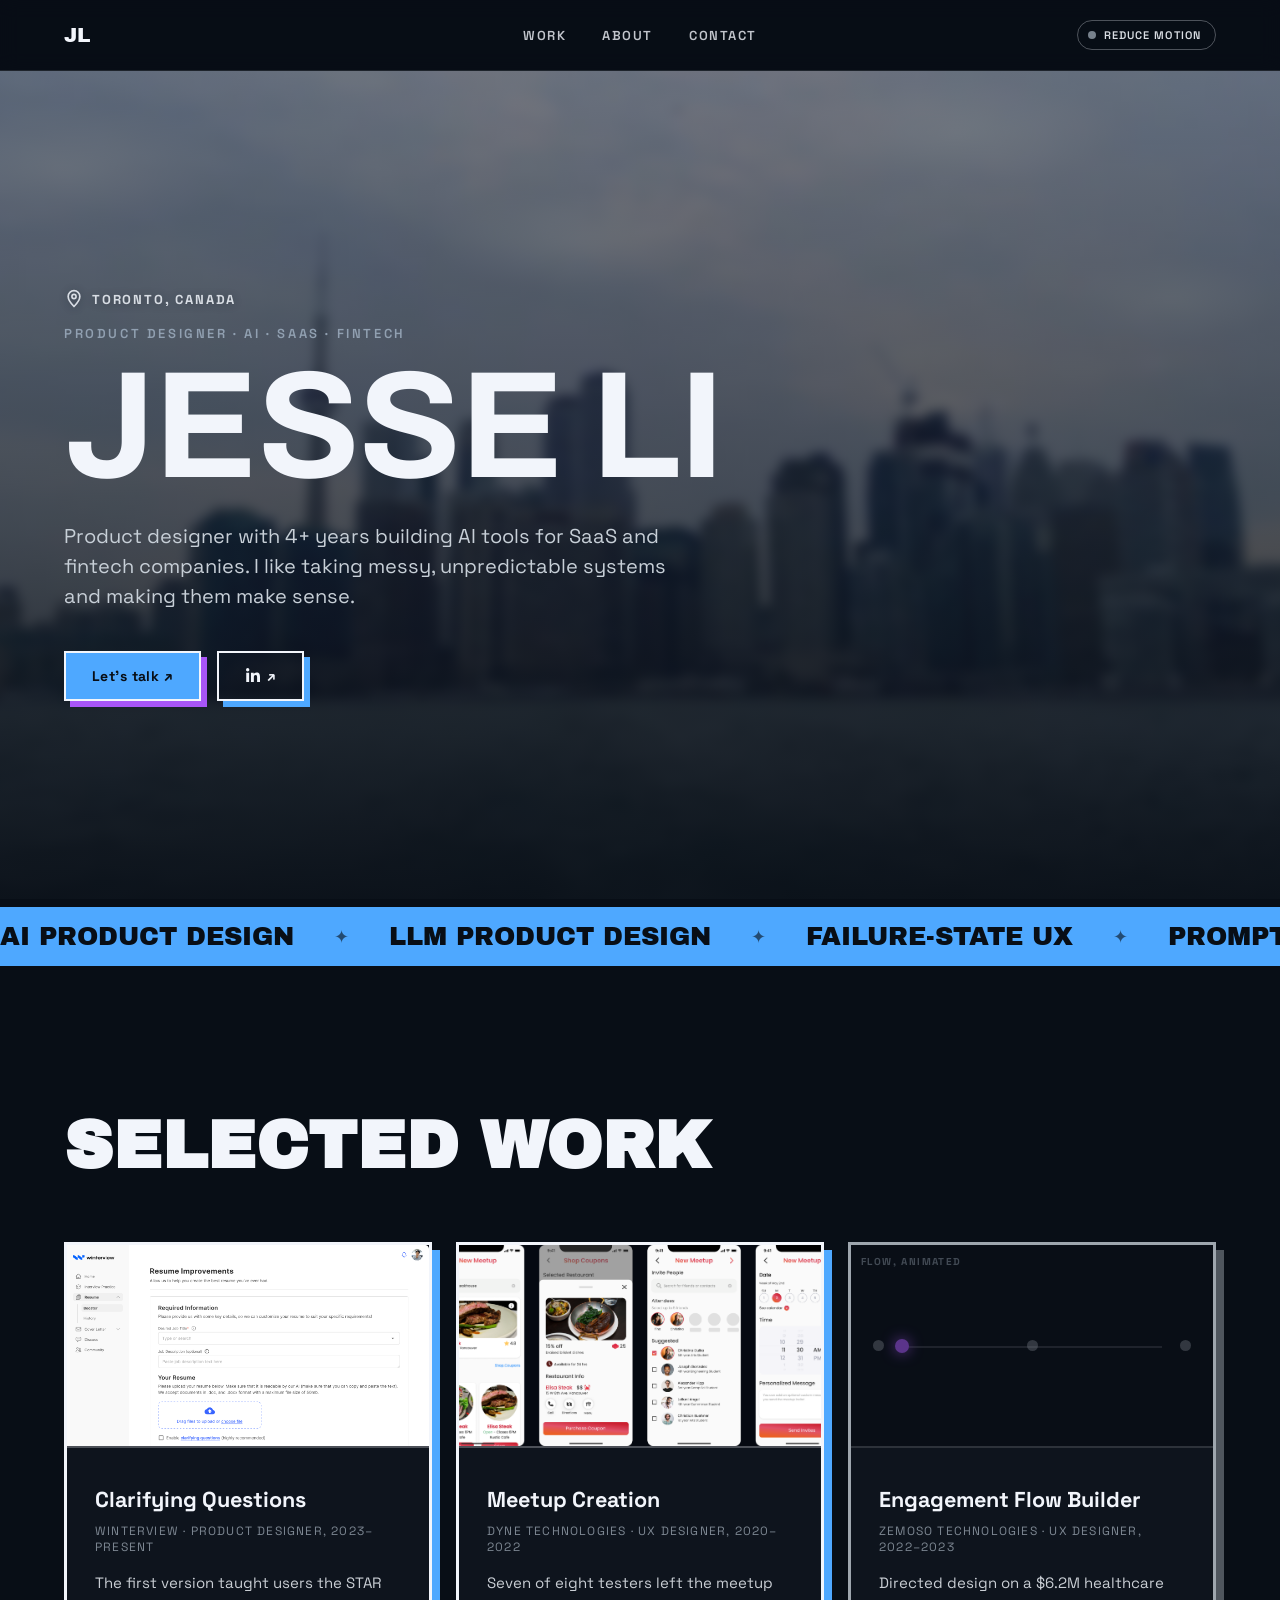
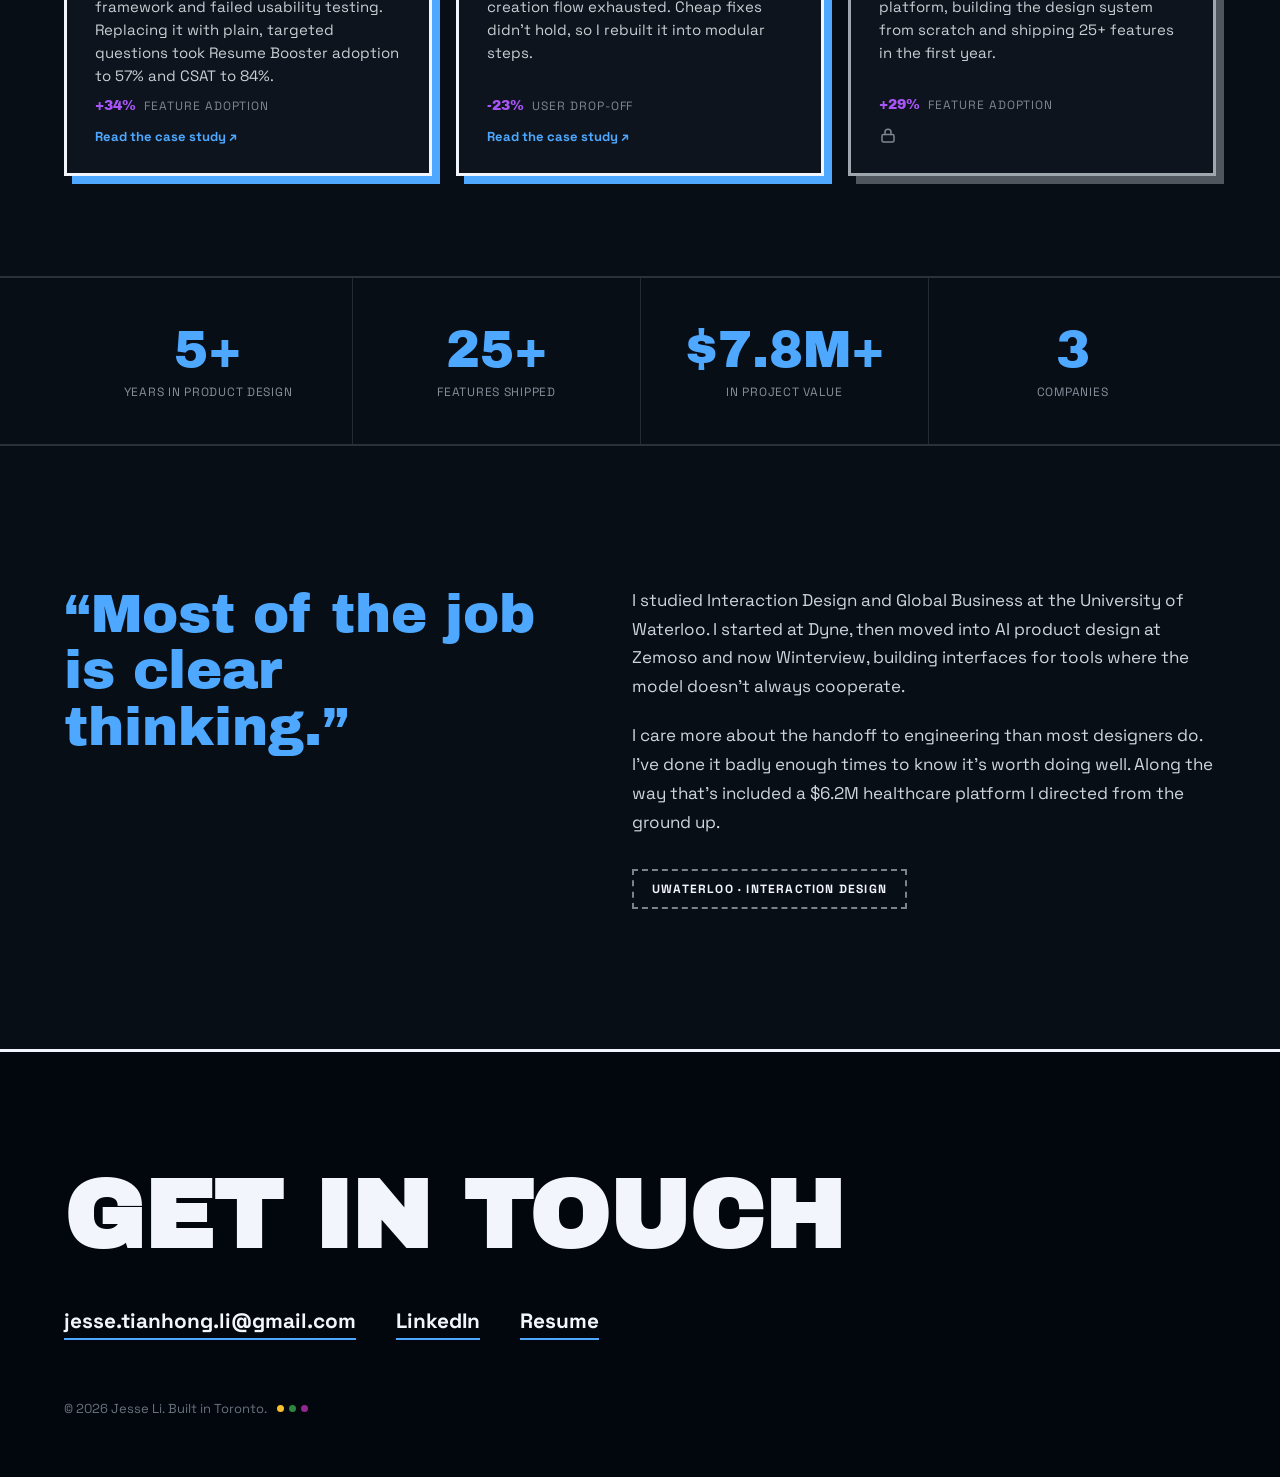
==== commit 0e7886fe: "Stop claiming Dyne was AI product design Dyne ran 2020-2022, before ChatGPT (Nov 2022) or Claude exi" ====
--- a/index.html
+++ b/index.html
@@ -4,10 +4,10 @@
   <meta charset="utf-8">
   <meta name="viewport" content="width=device-width, initial-scale=1">
   <title>Jesse Li | Product Designer</title>
-  <meta name="description" content="Jesse Li is a product designer in Toronto with 5+ years building AI tools for SaaS and fintech companies.">
+  <meta name="description" content="Jesse Li is a product designer in Toronto with 4+ years building AI tools for SaaS and fintech companies.">
   <link rel="canonical" href="https://jesseli.design/">
   <meta property="og:title" content="Jesse Li | Product Designer">
-  <meta property="og:description" content="Product designer with 5+ years building AI tools for SaaS and fintech companies.">
+  <meta property="og:description" content="Product designer with 4+ years building AI tools for SaaS and fintech companies.">
   <meta property="og:image" content="https://jesseli.design/assets/media/toronto-poster.jpg">
   <meta property="og:url" content="https://jesseli.design/">
   <meta property="og:type" content="website">
@@ -57,7 +57,7 @@
       <span class="hero-loc"><svg class="hero-loc-pin" width="20" height="20" viewBox="0 0 24 24" fill="none" stroke="currentColor" stroke-width="2" stroke-linecap="round" stroke-linejoin="round" aria-hidden="true"><path d="M12 21s-7-7.05-7-12a7 7 0 0 1 14 0c0 4.95-7 12-7 12z"/><circle cx="12" cy="9" r="2.5"/></svg><span class="hero-loc-city">Toronto, Canada</span></span>
       <p class="eyebrow">Product Designer &middot; AI &middot; SaaS &middot; Fintech</p>
       <h1 class="hero-title display" aria-label="Jesse Li"><span class="letter" style="animation-delay:0s">J</span><span class="letter" style="animation-delay:0.045s">E</span><span class="letter" style="animation-delay:0.09s">S</span><span class="letter" style="animation-delay:0.135s">S</span><span class="letter" style="animation-delay:0.18s">E</span><span class="letter" style="animation-delay:0.225s">&nbsp;</span><span class="letter" style="animation-delay:0.27s">L</span><span class="letter" style="animation-delay:0.315s">I</span></h1>
-      <p class="hero-sub">Product designer with 5+ years building AI tools for SaaS and fintech companies. I like taking messy, unpredictable systems and making them make sense.</p>
+      <p class="hero-sub">Product designer with 4+ years building AI tools for SaaS and fintech companies. I like taking messy, unpredictable systems and making them make sense.</p>
       <div class="hero-cta">
         <a class="btn btn-primary" href="mailto:jesse.tianhong.li@gmail.com">Let's talk &#8599;</a>
         <a class="btn btn-ghost" href="https://linkedin.com/in/jesseli828" target="_blank" rel="noopener" aria-label="LinkedIn"><svg width="16" height="16" viewBox="0 0 448 512" fill="currentColor" aria-hidden="true"><path d="M100.28 448H7.4V148.9h92.88zM53.79 108.1C24.09 108.1 0 83.5 0 53.8a53.79 53.79 0 0 1 107.58 0c0 29.7-24.1 54.3-53.79 54.3zM447.9 448h-92.68V302.4c0-34.7-.7-79.2-48.29-79.2-48.29 0-55.69 37.7-55.69 76.7V448h-92.78V148.9h89.08v40.8h1.3c12.4-23.5 42.69-48.3 87.88-48.3 94 0 111.28 61.9 111.28 142.3V448z"/></svg><span aria-hidden="true">&#8599;</span></a>
@@ -163,7 +163,7 @@
       <p>&ldquo;Most of the job<br/>is clear thinking.&rdquo;</p>
     </div>
     <div class="about-body">
-      <p>I studied Interaction Design and Global Business at the University of Waterloo. Most of my career since has been in AI product design: first Dyne, then Zemoso, now Winterview, building interfaces for tools where the model doesn't always cooperate.</p>
+      <p>I studied Interaction Design and Global Business at the University of Waterloo. I started at Dyne, then moved into AI product design at Zemoso and now Winterview, building interfaces for tools where the model doesn't always cooperate.</p>
       <p>I care more about the handoff to engineering than most designers do. I've done it badly enough times to know it's worth doing well. Along the way that's included a $6.2M healthcare platform I directed from the ground up.</p>
       <div class="about-badge">UWATERLOO &middot; INTERACTION DESIGN</div>
     </div>
--- a/assets/css/home.css
+++ b/assets/css/home.css
@@ -305,11 +305,13 @@
 .work-card:focus-visible .work-preview img { transform: scale(1.04); }
 
 /* ---------- page transitions ---------- */
-/* The card's screenshot and the case study's banner are the same file, so naming
-   both lets the browser morph one into the other across the navigation. */
-.work-preview img[src*="winterview"] { view-transition-name: shot-winterview; }
-.work-preview img[src*="dyne"] { view-transition-name: shot-dyne; }
-
+/* Tried naming the card image and the case-study banner the same, so the browser
+   would morph one into the other across the navigation. Removed: the card crops
+   to a 16:9 box via object-fit:cover, the banner shows the full image at its own
+   aspect ratio (1.55:1 / 2.08:1, neither close to 16:9) with no crop at all -
+   morphing a small cropped sliver into a large uncropped rectangle of a different
+   shape looked warped rather than smooth. The whole-page crossfade from
+   base.css's @view-transition rule still applies; only the per-image morph is gone. */
 /* ---------- reduce motion: the video ---------- */
 /* Collapsing animation-duration cannot pause a <video>, so the largest source
    of motion on the page ignored the toggle. Hiding it falls back to the poster
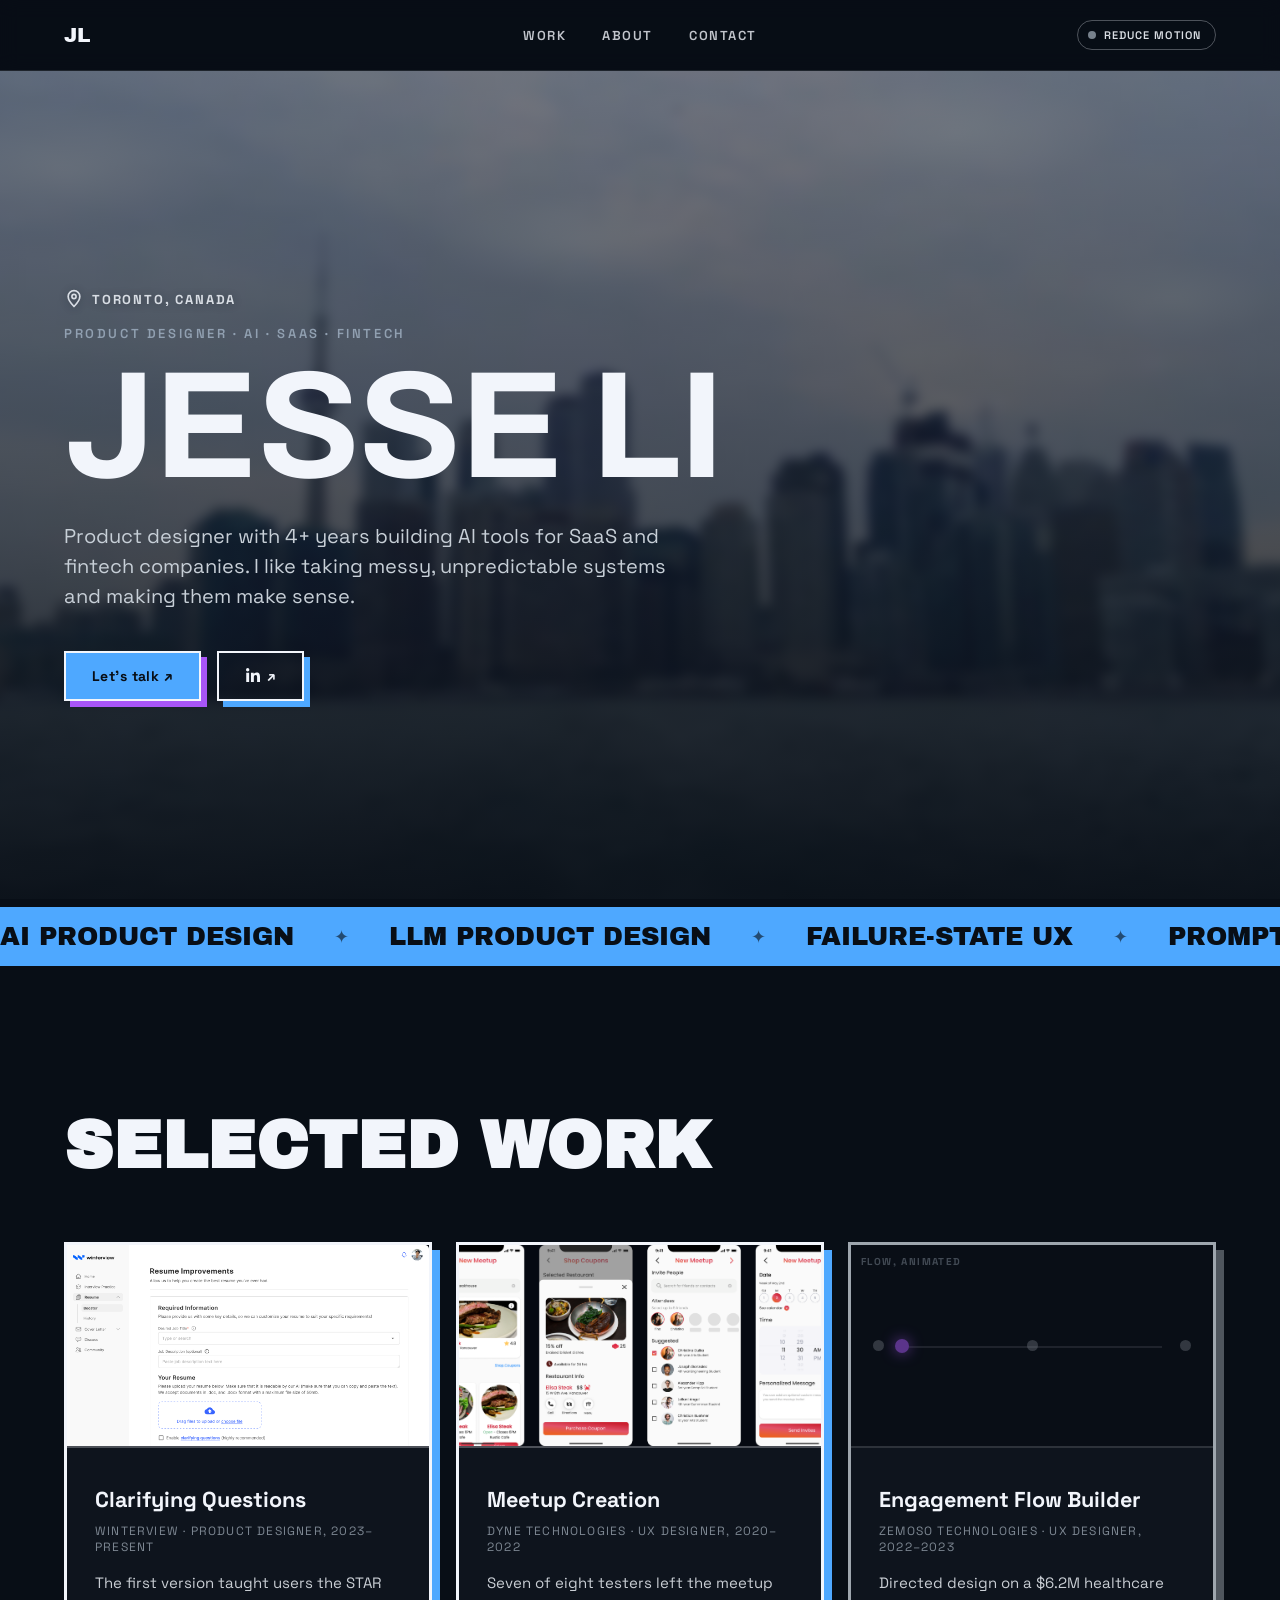
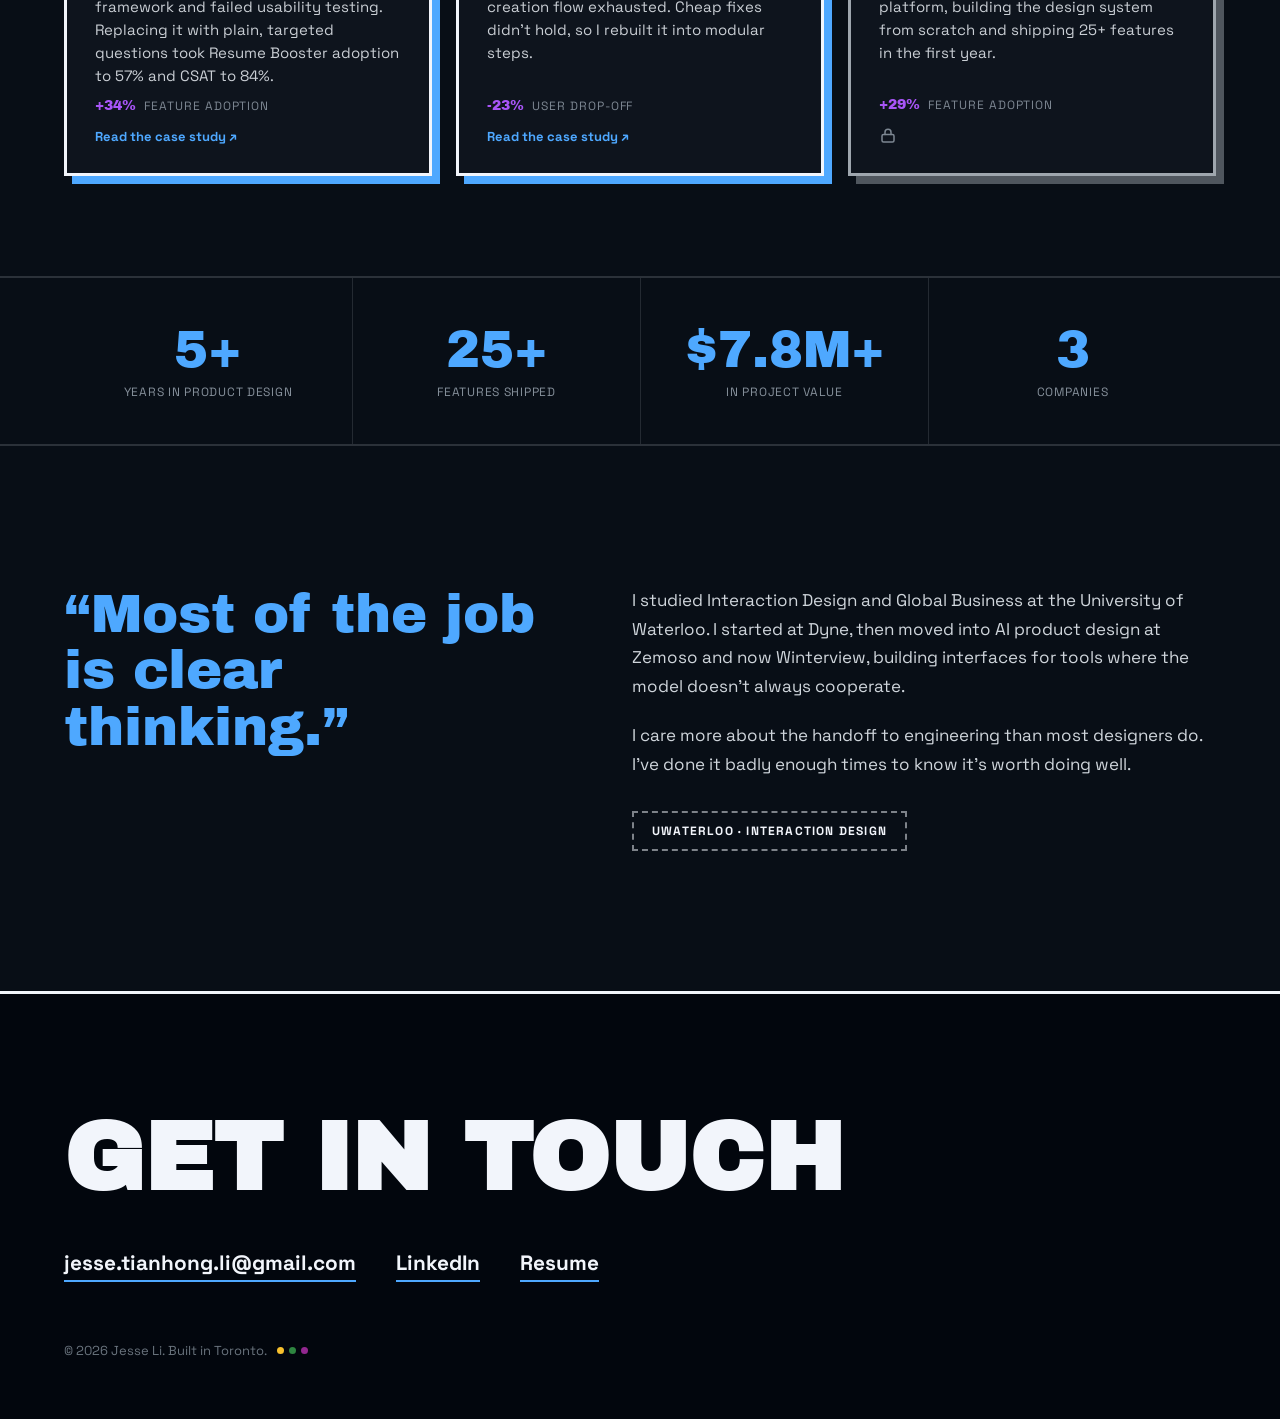
==== commit 041acf6b: "Cut the $6.2M callout from the About paragraph It didn't fit where it sat: the paragraph's point is " ====
--- a/index.html
+++ b/index.html
@@ -164,7 +164,7 @@
     </div>
     <div class="about-body">
       <p>I studied Interaction Design and Global Business at the University of Waterloo. I started at Dyne, then moved into AI product design at Zemoso and now Winterview, building interfaces for tools where the model doesn't always cooperate.</p>
-      <p>I care more about the handoff to engineering than most designers do. I've done it badly enough times to know it's worth doing well. Along the way that's included a $6.2M healthcare platform I directed from the ground up.</p>
+      <p>I care more about the handoff to engineering than most designers do. I've done it badly enough times to know it's worth doing well.</p>
       <div class="about-badge">UWATERLOO &middot; INTERACTION DESIGN</div>
     </div>
   </section>
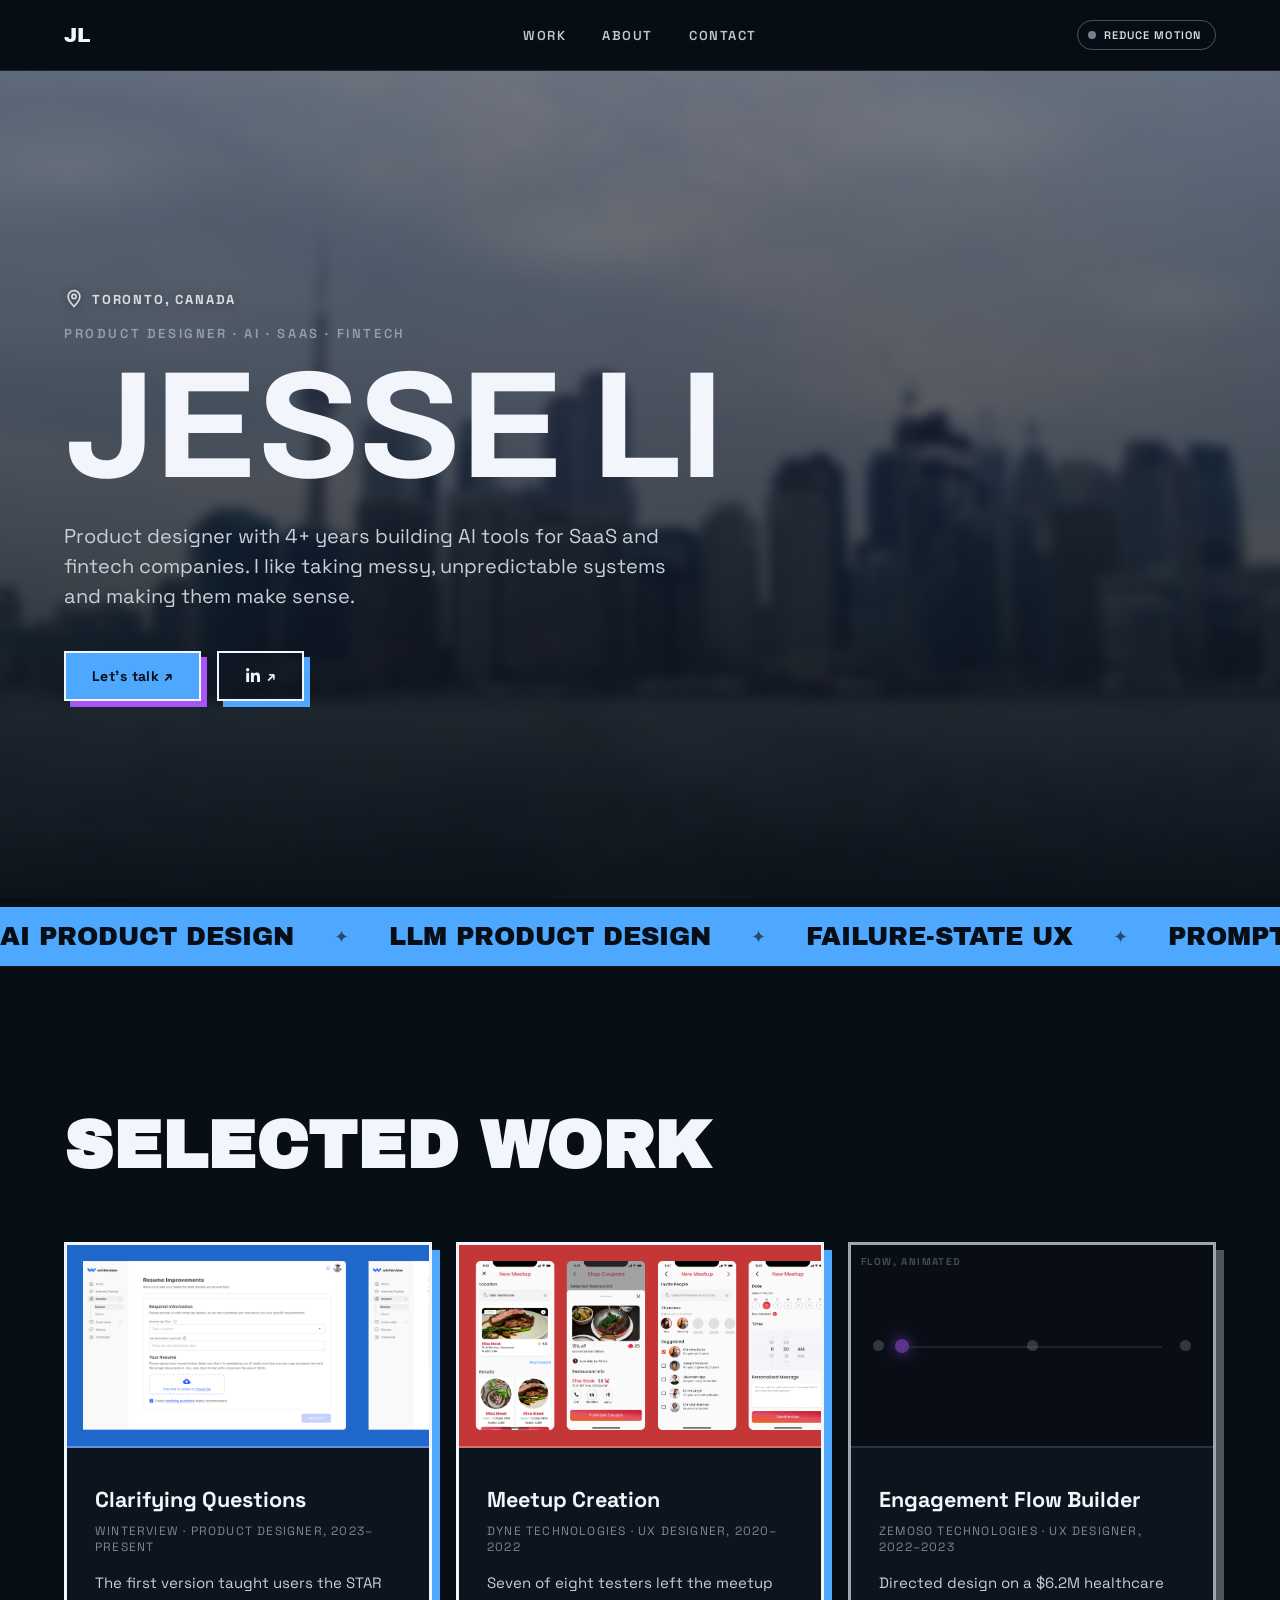
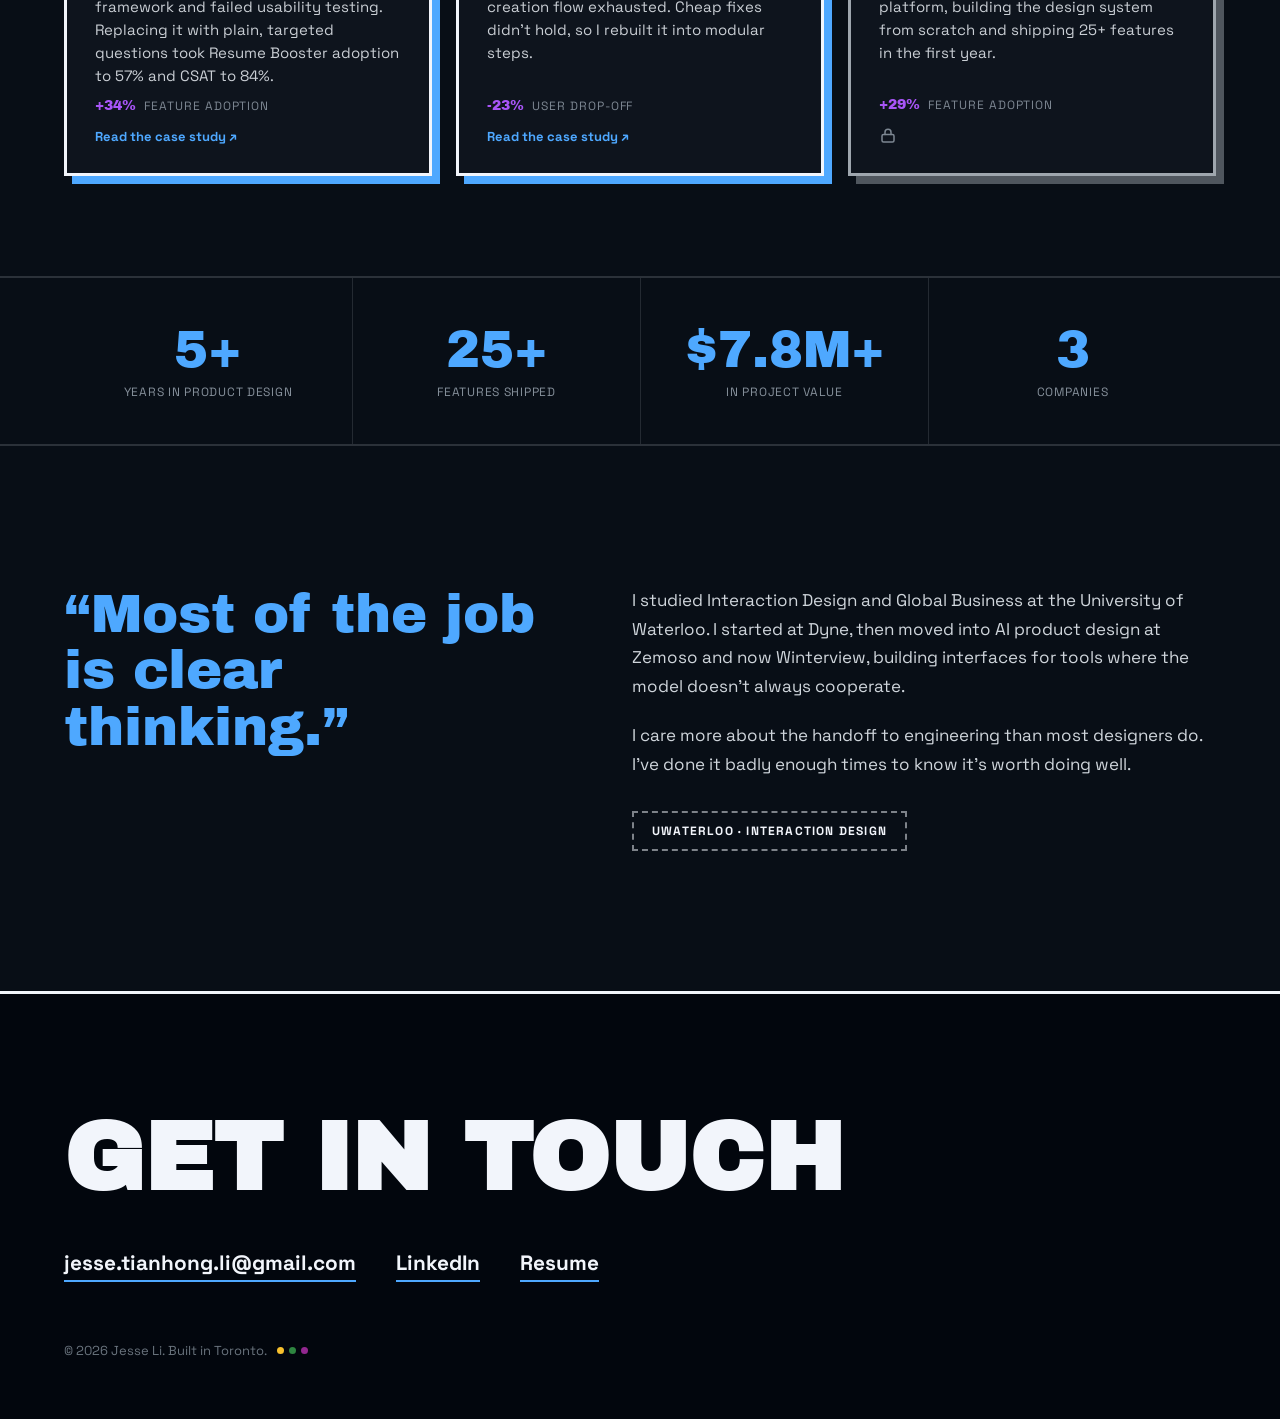
==== commit 46ef6259: "Changed Case Study" ====
--- a/index.html
+++ b/index.html
@@ -98,8 +98,11 @@
     <h2 class="section-title display">Selected work</h2>
     <div class="work-grid">
       <a class="work-card" href="work/winterview-clarifying-questions/">
-        <div class="work-preview has-shot">
-          <img src="assets/media/winterview/hero-resume-feature.png" width="2800" height="1804" alt="The Winterview Resume Booster interface" loading="lazy" decoding="async">
+        <div class="work-preview has-shot work-flow work-flow-winterview">
+          <div class="work-flow-track">
+            <img src="assets/media/winterview/overview-2.png" width="4096" height="833" alt="The Winterview Resume Booster flow: upload resume, answer clarifying questions, download the improved resume" loading="lazy" decoding="async">
+            <img src="assets/media/winterview/overview-2.png" width="4096" height="833" alt="" aria-hidden="true" loading="lazy" decoding="async">
+          </div>
         </div>
         <h3 class="work-title">Clarifying Questions</h3>
         <p class="work-company">WINTERVIEW &middot; Product Designer, 2023&ndash;Present</p>
@@ -108,8 +111,11 @@
         <span class="work-read">Read the case study &#8599;</span>
       </a>
       <a class="work-card" href="work/dyne-meetup-creation-flow/">
-        <div class="work-preview has-shot">
-          <img src="assets/media/dyne/hero-meetup-feature.png" width="4014" height="1930" alt="Screens from Dyne's meetup creation flow" loading="lazy" decoding="async">
+        <div class="work-preview has-shot work-flow work-flow-dyne">
+          <div class="work-flow-track">
+            <img src="assets/media/dyne/hero-meetup-feature.png" width="4014" height="1930" alt="Screens from Dyne's meetup creation flow: pick a location, add a coupon, invite friends, choose a date" loading="lazy" decoding="async">
+            <img src="assets/media/dyne/hero-meetup-feature.png" width="4014" height="1930" alt="" aria-hidden="true" loading="lazy" decoding="async">
+          </div>
         </div>
         <h3 class="work-title">Meetup Creation</h3>
         <p class="work-company">DYNE TECHNOLOGIES &middot; UX Designer, 2020&ndash;2022</p>
--- a/assets/css/home.css
+++ b/assets/css/home.css
@@ -273,10 +273,57 @@
    so the image can bleed to the card edges. */
 .work-preview.has-shot { display: block; padding: 0; }
 .work-preview img { display: block; width: 100%; height: 100%; object-fit: cover; }
-/* Keyed to the file, not card order, so reordering the grid can't misalign these. */
-.work-preview img[src*="winterview"] { object-position: top center; }
-.work-preview img[src*="dyne"] { object-position: center; }
-
+
+/* ---------- work card previews: looping screen-flow filmstrip ---------- */
+/* Each project's real screens, laid end to end. The track holds two copies of
+   the same composite image back to back, so travelling exactly one image-width
+   (-50% of the track) loops seamlessly with no jump cut.
+   Motion reads as someone clicking through the flow, not a conveyor belt: settle
+   on a screen, then snap to the next with an eased step. Step positions are the
+   panel boundaries within one copy of the image (so -50% divided into N panels). */
+/* Inset slightly so each project's brand tint reads as a backdrop the real
+   screens sit on, instead of bleeding to the card edge like the plain shots do. */
+.work-preview.has-shot.work-flow { padding: 16px; }
+.work-flow-winterview { background: oklch(0.53 0.17 258); }
+.work-flow-dyne { background: oklch(0.55 0.18 25); }
+.work-flow-track {
+  display: flex; height: 100%; width: max-content;
+  animation-iteration-count: infinite;
+}
+/* The trailing margin is the gap between screens (and, since both copies get
+   it identically, also the gap at the seam between the two copies) - it
+   doesn't disturb the -50% loop math below because both copies still end up
+   exactly the same width as each other. It also swallows the sub-pixel
+   rounding on each image's auto width, which used to show as a hairline of
+   the card's background color at the seam.
+   Sized per project, not shared: Winterview's desktop screenshots render
+   roughly 2.4x wider than Dyne's phone frames at the same card height, so the
+   same px gap reads as tight on one and cavernous on the other. */
+.work-flow-track img { width: auto; height: 100%; flex: none; object-fit: unset; }
+.work-flow-winterview .work-flow-track img { margin-right: 22px; }
+.work-flow-dyne .work-flow-track img { margin-right: 9px; }
+.work-flow-winterview .work-flow-track { animation-name: workFlowStep3; animation-duration: 8s; }
+.work-flow-dyne .work-flow-track { animation-name: workFlowStep4; animation-duration: 7s; }
+
+/* A literal blur filter read as a glitch, not polish - dropped. Smoothness
+   comes from the curve instead: a gentle, front-loaded deceleration into each
+   arrival (steep at first, long soft tail) rather than a mechanical linear
+   slide, so the stop feels settled instead of snapped. */
+/* 3 equal panels: hold, eased step, hold, eased step, hold, step-to-loop. */
+@keyframes workFlowStep3 {
+  0%, 24%   { transform: translateX(0%); }
+  33.333%, 57.333% { transform: translateX(-16.667%); animation-timing-function: cubic-bezier(.22, .61, .36, 1); }
+  66.667%, 90.667% { transform: translateX(-33.333%); animation-timing-function: cubic-bezier(.22, .61, .36, 1); }
+  100%      { transform: translateX(-50%); animation-timing-function: cubic-bezier(.22, .61, .36, 1); }
+}
+/* 4 equal panels: same rhythm, one more step. */
+@keyframes workFlowStep4 {
+  0%, 18%   { transform: translateX(0%); }
+  25%, 43%  { transform: translateX(-12.5%); animation-timing-function: cubic-bezier(.22, .61, .36, 1); }
+  50%, 68%  { transform: translateX(-25%); animation-timing-function: cubic-bezier(.22, .61, .36, 1); }
+  75%, 93%  { transform: translateX(-37.5%); animation-timing-function: cubic-bezier(.22, .61, .36, 1); }
+  100%      { transform: translateX(-50%); animation-timing-function: cubic-bezier(.22, .61, .36, 1); }
+}
 /* ---------- reveal, driven by scroll position ---------- */
 /* The base rule above animates on load, which means anything below the fold has
    finished before it is ever seen. Where the browser supports a view timeline,
@@ -303,6 +350,10 @@
 .work-preview img { transition: transform 0.45s cubic-bezier(.2, .7, .3, 1); }
 .work-card:hover .work-preview img,
 .work-card:focus-visible .work-preview img { transform: scale(1.04); }
+/* The filmstrip pauses on hover instead of zooming - a per-image scale would
+   pull the two flex-adjacent copies out of alignment and show a seam. */
+.work-card:hover .work-flow-track img,
+.work-card:focus-visible .work-flow-track img { transform: none; }
 
 /* ---------- page transitions ---------- */
 /* Tried naming the card image and the case-study banner the same, so the browser
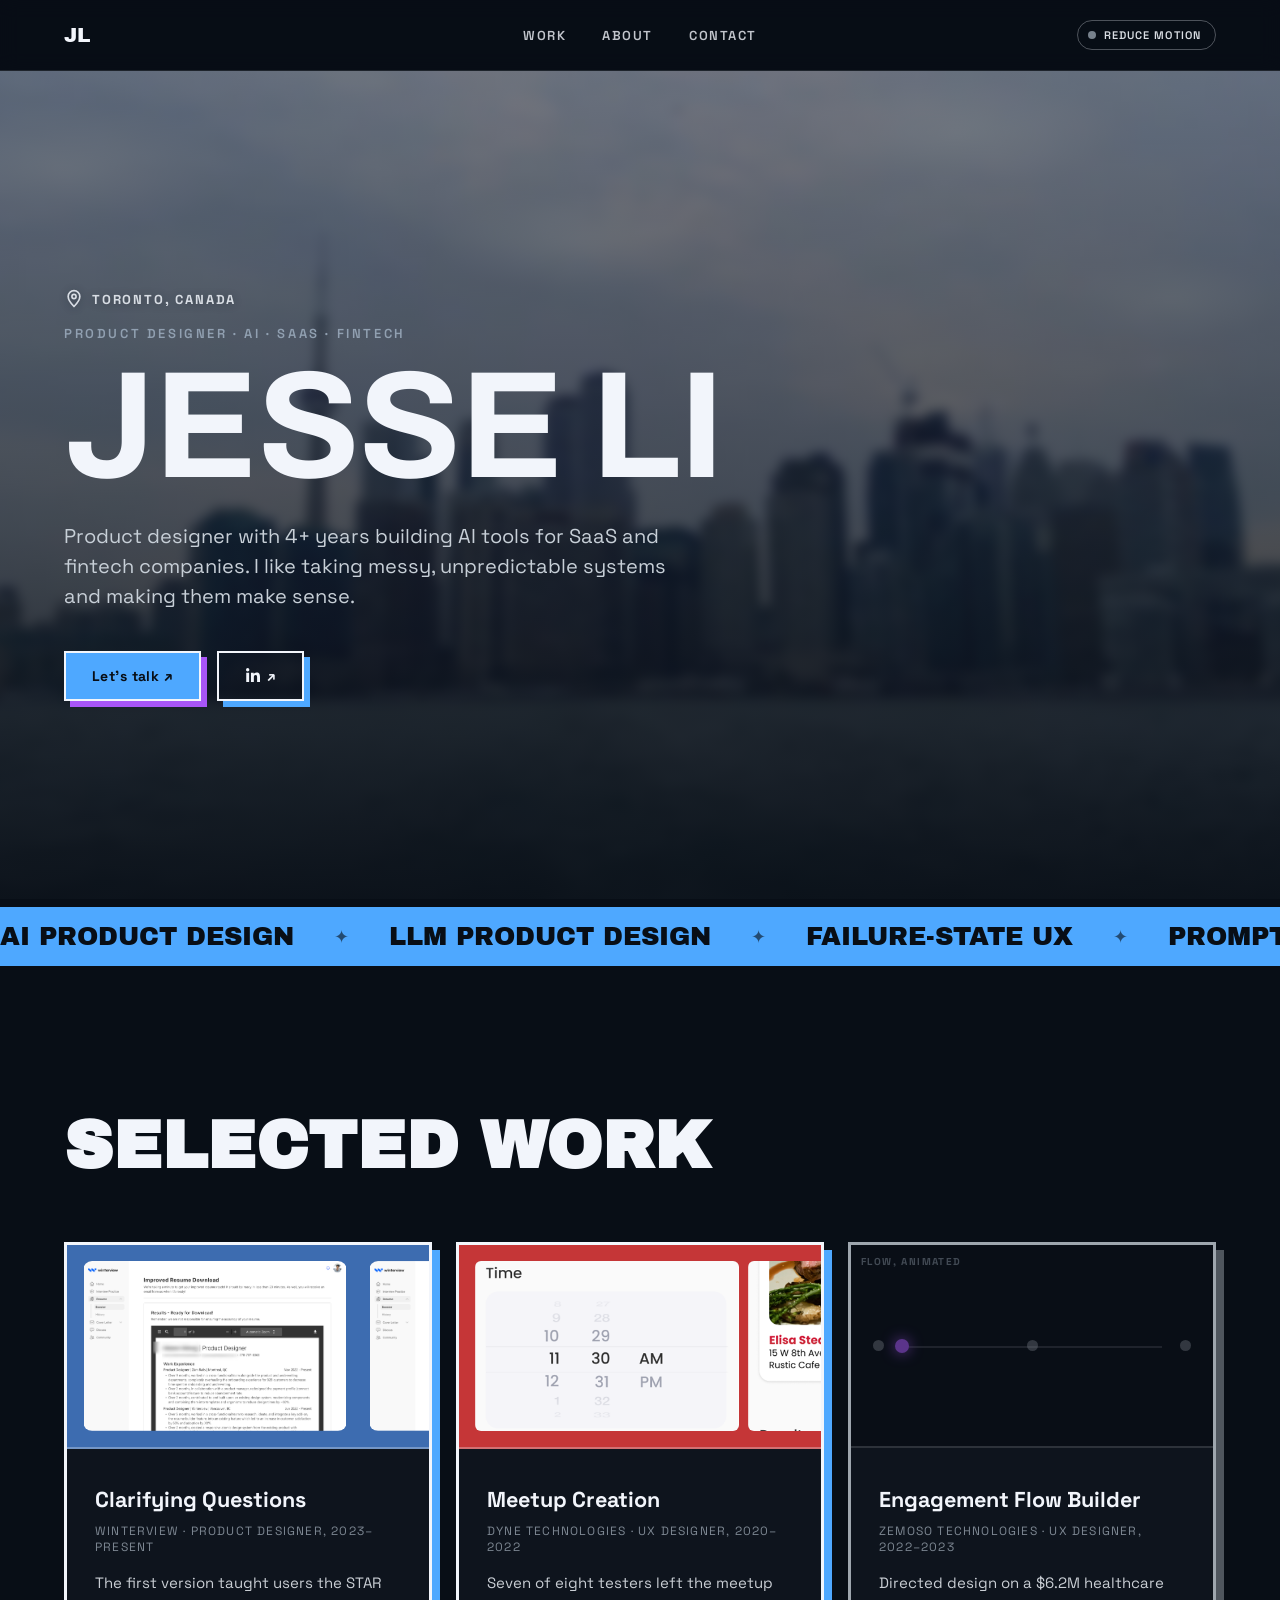
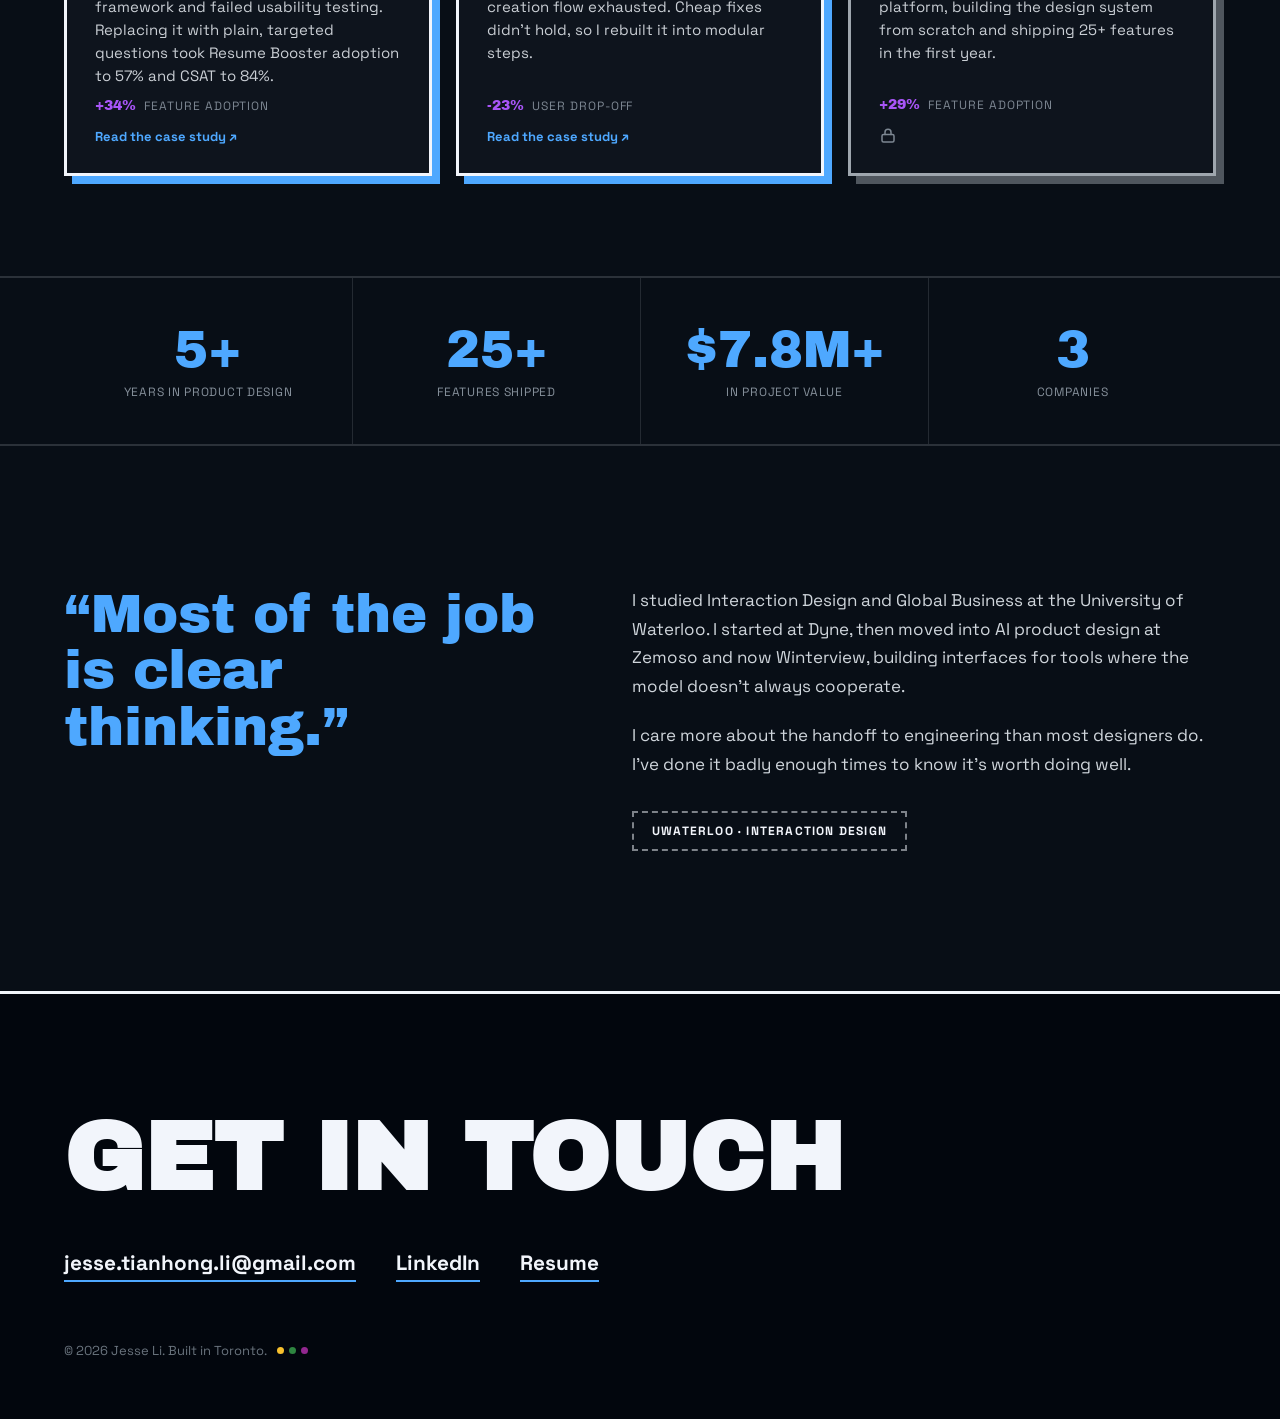
==== commit 5b523ce8: "updates on casestudy thumbnails" ====
--- a/index.html
+++ b/index.html
@@ -100,8 +100,12 @@
       <a class="work-card" href="work/winterview-clarifying-questions/">
         <div class="work-preview has-shot work-flow work-flow-winterview">
           <div class="work-flow-track">
-            <img src="assets/media/winterview/overview-2.png" width="4096" height="833" alt="The Winterview Resume Booster flow: upload resume, answer clarifying questions, download the improved resume" loading="lazy" decoding="async">
-            <img src="assets/media/winterview/overview-2.png" width="4096" height="833" alt="" aria-hidden="true" loading="lazy" decoding="async">
+            <img src="assets/media/winterview/overview-resume-download.png" width="1290" height="833" alt="" aria-hidden="true" decoding="async">
+            <img src="assets/media/winterview/overview-resume-improvements.png" width="1290" height="833" alt="The Winterview Resume Booster flow: upload resume, answer clarifying questions, download the improved resume" decoding="async">
+            <img src="assets/media/winterview/overview-clarifying-questions.png" width="1290" height="833" alt="" aria-hidden="true" decoding="async">
+            <img src="assets/media/winterview/overview-resume-download.png" width="1290" height="833" alt="" aria-hidden="true" decoding="async">
+            <img src="assets/media/winterview/overview-resume-improvements.png" width="1290" height="833" alt="" aria-hidden="true" decoding="async">
+            <img src="assets/media/winterview/overview-clarifying-questions.png" width="1290" height="833" alt="" aria-hidden="true" decoding="async">
           </div>
         </div>
         <h3 class="work-title">Clarifying Questions</h3>
@@ -113,8 +117,13 @@
       <a class="work-card" href="work/dyne-meetup-creation-flow/">
         <div class="work-preview has-shot work-flow work-flow-dyne">
           <div class="work-flow-track">
-            <img src="assets/media/dyne/hero-meetup-feature.png" width="4014" height="1930" alt="Screens from Dyne's meetup creation flow: pick a location, add a coupon, invite friends, choose a date" loading="lazy" decoding="async">
-            <img src="assets/media/dyne/hero-meetup-feature.png" width="4014" height="1930" alt="" aria-hidden="true" loading="lazy" decoding="async">
+            <img src="assets/media/dyne/dyne-meetup-date.png" width="445" height="965" alt="" aria-hidden="true" decoding="async">
+            <img src="assets/media/dyne/dyne-meetup-location.png" width="445" height="965" alt="Screens from Dyne's meetup creation flow: pick a location, add a coupon, invite friends, choose a date" decoding="async">
+            <img src="assets/media/dyne/dyne-meetup-coupon.png" width="445" height="965" alt="" aria-hidden="true" decoding="async">
+            <img src="assets/media/dyne/dyne-meetup-invite.png" width="445" height="965" alt="" aria-hidden="true" decoding="async">
+            <img src="assets/media/dyne/dyne-meetup-date.png" width="445" height="965" alt="" aria-hidden="true" decoding="async">
+            <img src="assets/media/dyne/dyne-meetup-location.png" width="445" height="965" alt="" aria-hidden="true" decoding="async">
+            <img src="assets/media/dyne/dyne-meetup-coupon.png" width="445" height="965" alt="" aria-hidden="true" decoding="async">
           </div>
         </div>
         <h3 class="work-title">Meetup Creation</h3>
--- a/assets/css/home.css
+++ b/assets/css/home.css
@@ -275,33 +275,49 @@
 .work-preview img { display: block; width: 100%; height: 100%; object-fit: cover; }
 
 /* ---------- work card previews: looping screen-flow filmstrip ---------- */
-/* Each project's real screens, laid end to end. The track holds two copies of
-   the same composite image back to back, so travelling exactly one image-width
-   (-50% of the track) loops seamlessly with no jump cut.
-   Motion reads as someone clicking through the flow, not a conveyor belt: settle
-   on a screen, then snap to the next with an eased step. Step positions are the
-   panel boundaries within one copy of the image (so -50% divided into N panels). */
+/* Each project's real screens, laid end to end. Dyne's track holds two copies
+   of one wide composite back to back, so travelling one image-width (-50% of
+   the track) loops seamlessly. Winterview instead uses separate per-screen
+   files (cropped from that same original composite - easier to keep each
+   screen legible and to redact text in just one of them) plus a trailing
+   duplicate of its first image, so 4 equal flex items loop at -75% (3/4 of
+   the track), landing back on a copy of the true first frame with no jump.
+   Motion reads as someone clicking through the flow, not a conveyor belt:
+   settle on a screen, then snap to the next with an eased step. */
 /* Inset slightly so each project's brand tint reads as a backdrop the real
    screens sit on, instead of bleeding to the card edge like the plain shots do. */
-.work-preview.has-shot.work-flow { padding: 16px; }
-.work-flow-winterview { background: oklch(0.53 0.17 258); }
+.work-preview.has-shot.work-flow { padding: 16px; container-type: inline-size; }
+.work-flow-winterview { background: oklch(0.53 0.12 258); }
 .work-flow-dyne { background: oklch(0.55 0.18 25); }
 .work-flow-track {
   display: flex; height: 100%; width: max-content;
   animation-iteration-count: infinite;
 }
-/* The trailing margin is the gap between screens (and, since both copies get
+/* Each slide is 80% of the card's own width (80cqw, resolved against the
+   .work-flow container regardless of the track's own auto width) with the
+   real image centered inside via object-fit: contain - so a screen narrower
+   or wider than the card is never left stranded against one edge.
+   Narrower than the card on purpose: the current screen sits centered with a
+   sliver of the previous and next screen peeking in on either side, so the
+   motion still reads as a filmstrip rather than one screen replacing another.
+   Every keyframe below adds +10cqw (half of the 20cqw left on the table) to
+   shift that centered screen into the middle of the card instead of flush
+   against its left edge.
+   The trailing margin is the gap between screens (and, since both copies get
    it identically, also the gap at the seam between the two copies) - it
    doesn't disturb the -50% loop math below because both copies still end up
-   exactly the same width as each other. It also swallows the sub-pixel
-   rounding on each image's auto width, which used to show as a hairline of
-   the card's background color at the seam.
+   exactly the same width as each other.
    Sized per project, not shared: Winterview's desktop screenshots render
    roughly 2.4x wider than Dyne's phone frames at the same card height, so the
    same px gap reads as tight on one and cavernous on the other. */
-.work-flow-track img { width: auto; height: 100%; flex: none; object-fit: unset; }
-.work-flow-winterview .work-flow-track img { margin-right: 22px; }
-.work-flow-dyne .work-flow-track img { margin-right: 9px; }
+.work-flow-track img { width: 80cqw; height: 100%; flex: none; object-fit: contain; object-position: center; border-radius: 6px; }
+.work-flow-winterview .work-flow-track img { margin-right: 22px; border-radius: 9px; }
+/* Dyne's screens are portrait phones inside this landscape card, so
+   object-fit: contain (the shared default) always leaves visible backdrop on
+   either side to show the whole phone without cropping. Cover fills the
+   slide edge to edge instead, trading a shaved sliver off the top and bottom
+   of each phone for a screen that actually reads at a useful size. */
+.work-flow-dyne .work-flow-track img { margin-right: 9px; object-fit: cover; }
 .work-flow-winterview .work-flow-track { animation-name: workFlowStep3; animation-duration: 8s; }
 .work-flow-dyne .work-flow-track { animation-name: workFlowStep4; animation-duration: 7s; }
 
@@ -309,20 +325,34 @@
    comes from the curve instead: a gentle, front-loaded deceleration into each
    arrival (steep at first, long soft tail) rather than a mechanical linear
    slide, so the stop feels settled instead of snapped. */
-/* 3 equal panels: hold, eased step, hold, eased step, hold, step-to-loop. */
+/* Winterview: the peek means every held frame shows a sliver of its
+   neighbours, so a single trailing duplicate isn't enough any more - at the
+   loop point the "next" and "previous" slivers would have nothing to show
+   and the peek would flicker to empty once per cycle. The track instead
+   holds the 3 real screens twice, rotated one step (download, improve,
+   clarify, download, improve, clarify) so every one of the 4 held positions
+   below (sixths of this 6-item track) has real neighbours on both sides,
+   including the one the loop resets from - that frame and the first frame
+   are pixel-identical, peek slivers included, so the reset is invisible. */
 @keyframes workFlowStep3 {
-  0%, 24%   { transform: translateX(0%); }
-  33.333%, 57.333% { transform: translateX(-16.667%); animation-timing-function: cubic-bezier(.22, .61, .36, 1); }
-  66.667%, 90.667% { transform: translateX(-33.333%); animation-timing-function: cubic-bezier(.22, .61, .36, 1); }
-  100%      { transform: translateX(-50%); animation-timing-function: cubic-bezier(.22, .61, .36, 1); }
-}
-/* 4 equal panels: same rhythm, one more step. */
+  0%, 16%   { transform: translateX(calc(-16.667% + 10cqw)); }
+  26%, 42%  { transform: translateX(calc(-33.333% + 10cqw)); animation-timing-function: cubic-bezier(.22, .61, .36, 1); }
+  52%, 68%  { transform: translateX(calc(-50% + 10cqw)); animation-timing-function: cubic-bezier(.22, .61, .36, 1); }
+  78%, 100% { transform: translateX(calc(-66.667% + 10cqw)); animation-timing-function: cubic-bezier(.22, .61, .36, 1); }
+}
+/* Dyne: same seamless-peek approach as Winterview, sized for 4 real screens.
+   Track is [date, location, coupon, invite, date, location, coupon] (7 items:
+   the natural 4-screen order, rotated one step so "location" lands on the
+   first held position, plus enough repeated screens at each end to give
+   every hold a real neighbour on both sides). Holds sit at sevenths of the
+   track; the last hold (index 5, "location" again) is pixel-identical to the
+   first, so the loop reset is invisible. */
 @keyframes workFlowStep4 {
-  0%, 18%   { transform: translateX(0%); }
-  25%, 43%  { transform: translateX(-12.5%); animation-timing-function: cubic-bezier(.22, .61, .36, 1); }
-  50%, 68%  { transform: translateX(-25%); animation-timing-function: cubic-bezier(.22, .61, .36, 1); }
-  75%, 93%  { transform: translateX(-37.5%); animation-timing-function: cubic-bezier(.22, .61, .36, 1); }
-  100%      { transform: translateX(-50%); animation-timing-function: cubic-bezier(.22, .61, .36, 1); }
+  0%, 12%   { transform: translateX(calc(-14.286% + 10cqw)); }
+  20%, 32%  { transform: translateX(calc(-28.571% + 10cqw)); animation-timing-function: cubic-bezier(.22, .61, .36, 1); }
+  40%, 52%  { transform: translateX(calc(-42.857% + 10cqw)); animation-timing-function: cubic-bezier(.22, .61, .36, 1); }
+  60%, 72%  { transform: translateX(calc(-57.143% + 10cqw)); animation-timing-function: cubic-bezier(.22, .61, .36, 1); }
+  80%, 100% { transform: translateX(calc(-71.429% + 10cqw)); animation-timing-function: cubic-bezier(.22, .61, .36, 1); }
 }
 /* ---------- reveal, driven by scroll position ---------- */
 /* The base rule above animates on load, which means anything below the fold has
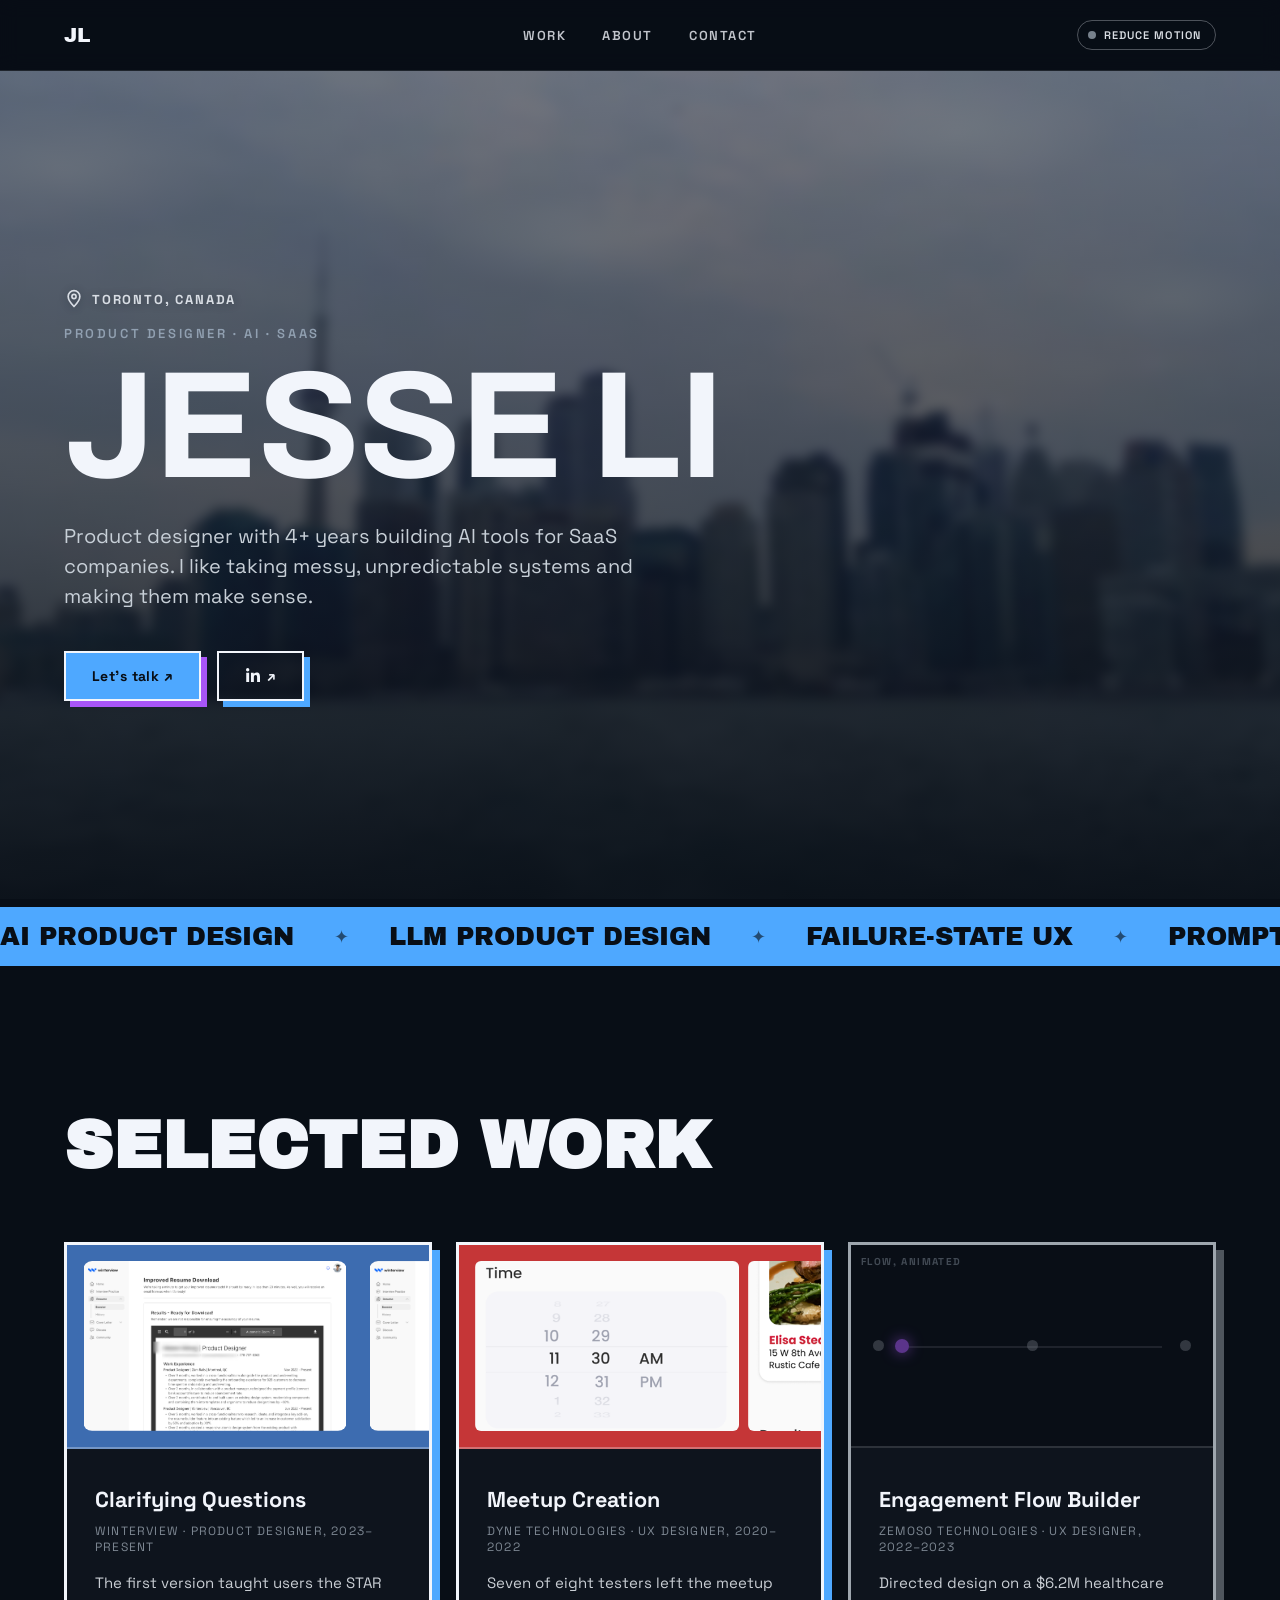
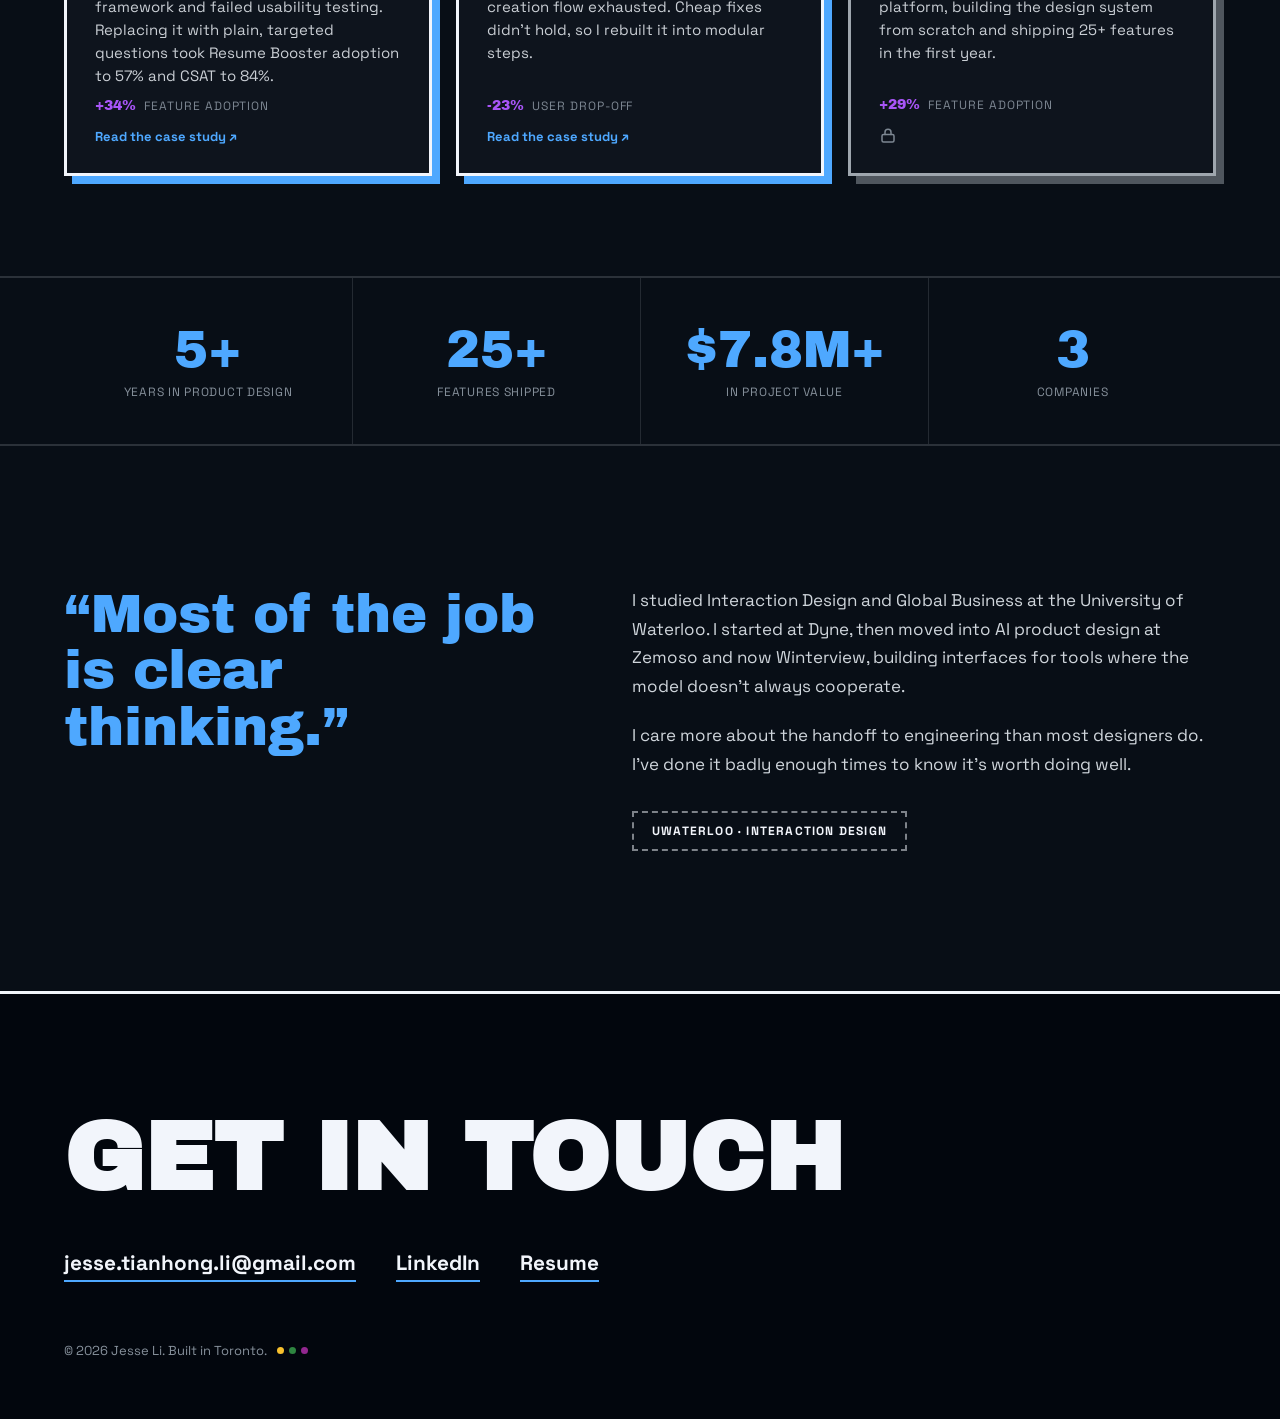
==== commit 341d1a07: "some fixes" ====
--- a/index.html
+++ b/index.html
@@ -4,10 +4,10 @@
   <meta charset="utf-8">
   <meta name="viewport" content="width=device-width, initial-scale=1">
   <title>Jesse Li | Product Designer</title>
-  <meta name="description" content="Jesse Li is a product designer in Toronto with 4+ years building AI tools for SaaS and fintech companies.">
+  <meta name="description" content="Jesse Li is a product designer in Toronto with 4+ years building AI tools for SaaS companies.">
   <link rel="canonical" href="https://jesseli.design/">
   <meta property="og:title" content="Jesse Li | Product Designer">
-  <meta property="og:description" content="Product designer with 4+ years building AI tools for SaaS and fintech companies.">
+  <meta property="og:description" content="Product designer with 4+ years building AI tools for SaaS companies.">
   <meta property="og:image" content="https://jesseli.design/assets/media/toronto-poster.jpg">
   <meta property="og:url" content="https://jesseli.design/">
   <meta property="og:type" content="website">
@@ -55,9 +55,9 @@
     <div class="hero-overlay"></div>
     <div class="hero-inner">
       <span class="hero-loc"><svg class="hero-loc-pin" width="20" height="20" viewBox="0 0 24 24" fill="none" stroke="currentColor" stroke-width="2" stroke-linecap="round" stroke-linejoin="round" aria-hidden="true"><path d="M12 21s-7-7.05-7-12a7 7 0 0 1 14 0c0 4.95-7 12-7 12z"/><circle cx="12" cy="9" r="2.5"/></svg><span class="hero-loc-city">Toronto, Canada</span></span>
-      <p class="eyebrow">Product Designer &middot; AI &middot; SaaS &middot; Fintech</p>
+      <p class="eyebrow">Product Designer &middot; AI &middot; SaaS</p>
       <h1 class="hero-title display" aria-label="Jesse Li"><span class="letter" style="animation-delay:0s">J</span><span class="letter" style="animation-delay:0.045s">E</span><span class="letter" style="animation-delay:0.09s">S</span><span class="letter" style="animation-delay:0.135s">S</span><span class="letter" style="animation-delay:0.18s">E</span><span class="letter" style="animation-delay:0.225s">&nbsp;</span><span class="letter" style="animation-delay:0.27s">L</span><span class="letter" style="animation-delay:0.315s">I</span></h1>
-      <p class="hero-sub">Product designer with 4+ years building AI tools for SaaS and fintech companies. I like taking messy, unpredictable systems and making them make sense.</p>
+      <p class="hero-sub">Product designer with 4+ years building AI tools for SaaS companies. I like taking messy, unpredictable systems and making them make sense.</p>
       <div class="hero-cta">
         <a class="btn btn-primary" href="mailto:jesse.tianhong.li@gmail.com">Let's talk &#8599;</a>
         <a class="btn btn-ghost" href="https://linkedin.com/in/jesseli828" target="_blank" rel="noopener" aria-label="LinkedIn"><svg width="16" height="16" viewBox="0 0 448 512" fill="currentColor" aria-hidden="true"><path d="M100.28 448H7.4V148.9h92.88zM53.79 108.1C24.09 108.1 0 83.5 0 53.8a53.79 53.79 0 0 1 107.58 0c0 29.7-24.1 54.3-53.79 54.3zM447.9 448h-92.68V302.4c0-34.7-.7-79.2-48.29-79.2-48.29 0-55.69 37.7-55.69 76.7V448h-92.78V148.9h89.08v40.8h1.3c12.4-23.5 42.69-48.3 87.88-48.3 94 0 111.28 61.9 111.28 142.3V448z"/></svg><span aria-hidden="true">&#8599;</span></a>
--- a/assets/css/home.css
+++ b/assets/css/home.css
@@ -227,6 +227,9 @@
   max-width: 1440px; margin: 0 auto;
   display: grid; grid-template-columns: 1fr 1.15fr; gap: 60px; align-items: start;
 }
+@media (max-width: 640px) {
+  .about { grid-template-columns: 1fr; gap: 32px; padding: 80px 24px; }
+}
 .about-quote p {
   font-family: 'Archivo Black', sans-serif; font-size: clamp(2rem, 4.5vw, 3.4rem);
   line-height: 1.04; margin: 0; color: var(--accent1);
@@ -254,7 +257,7 @@
   padding-bottom: 4px; transition: color 0.2s;
 }
 .contact-links a:hover { color: var(--accent1); }
-.copyright { font-size: 13px; color: oklch(0.55 0.02 250); margin: 0; display: flex; align-items: center; gap: 10px; }
+.copyright { font-size: 13px; color: oklch(0.65 0.02 250); margin: 0; display: flex; align-items: center; gap: 10px; }
 .transit-dots { display: inline-flex; gap: 5px; }
 .transit-dots .dot { width: 7px; height: 7px; border-radius: 50%; display: inline-block; }
 .transit-dots .dot-1 { background: #f7c02d; }
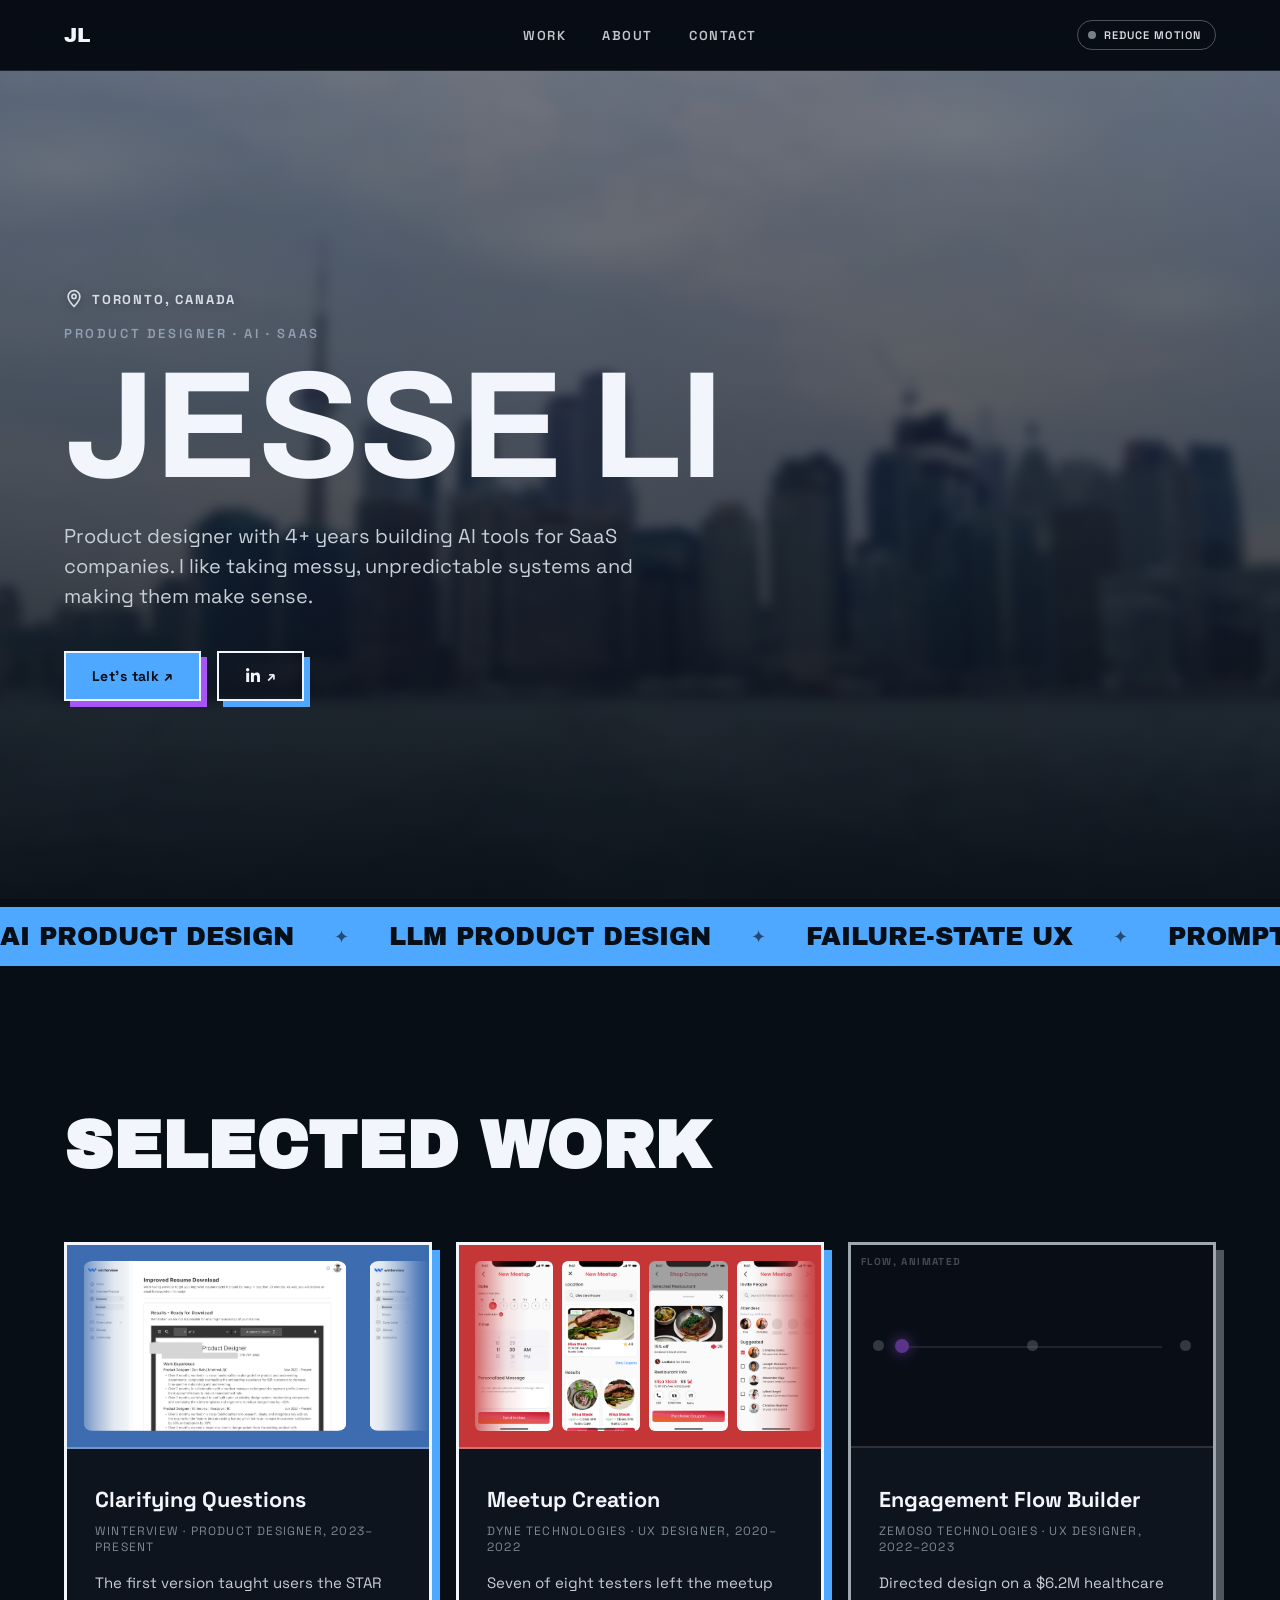
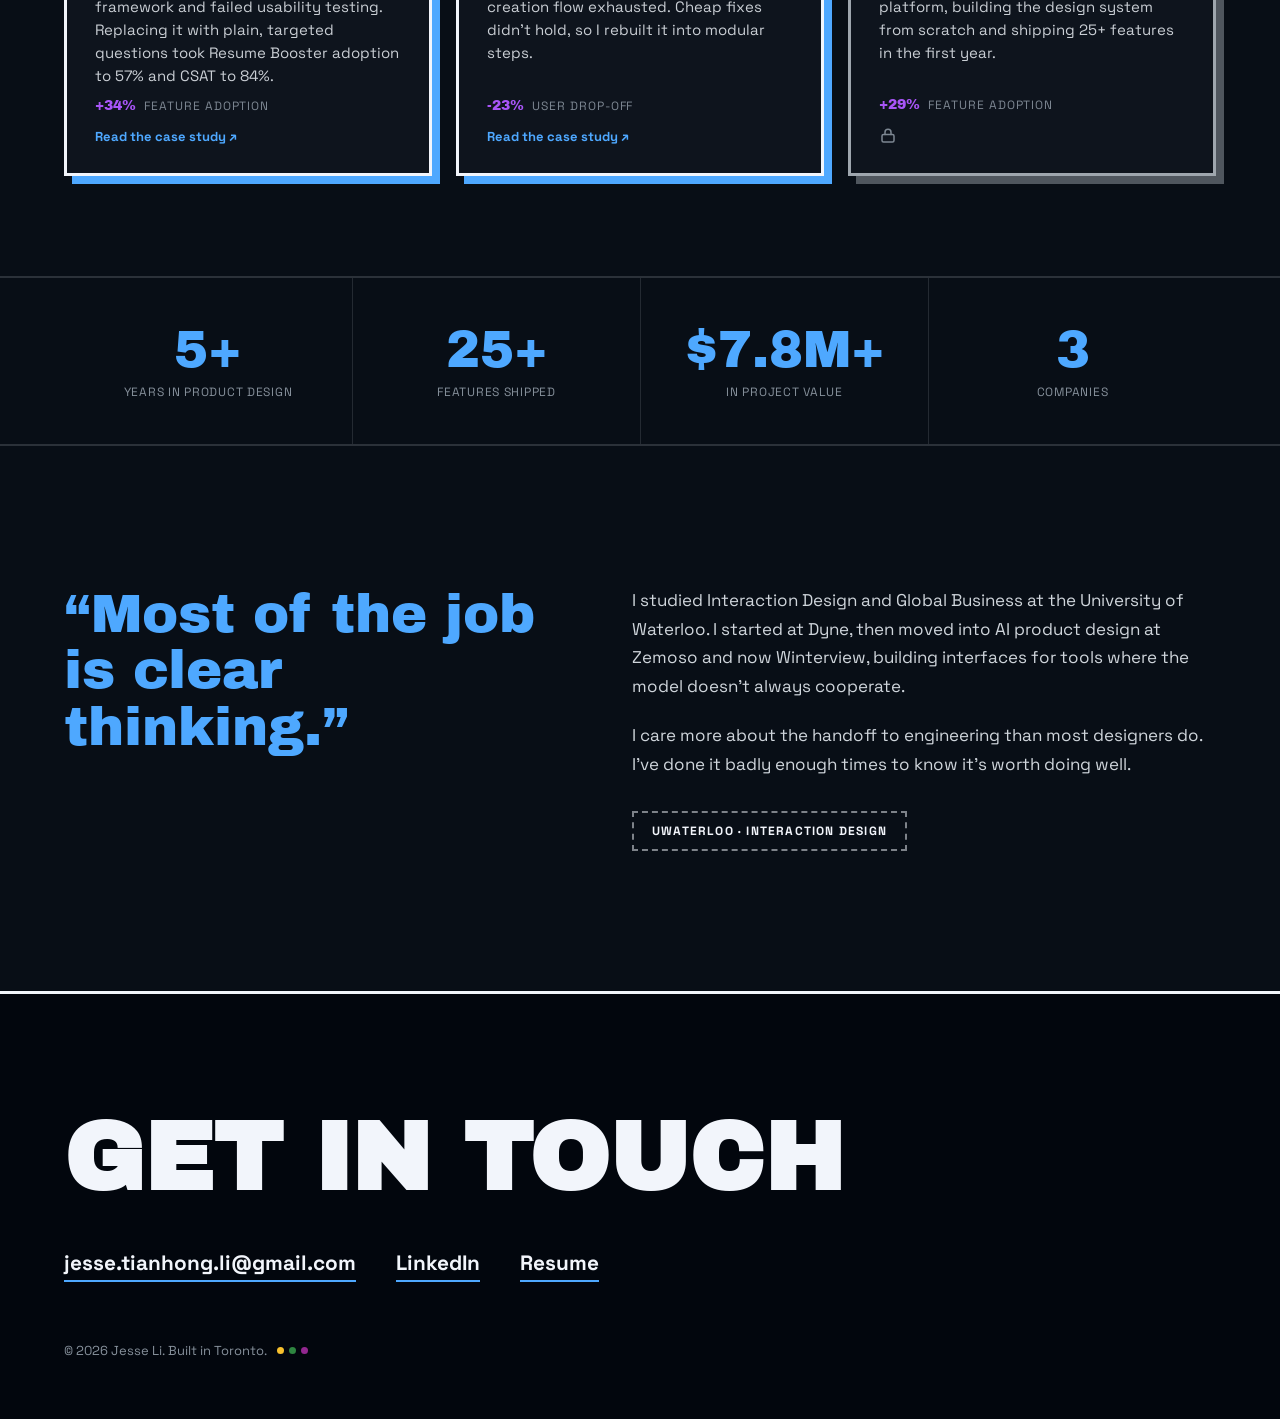
==== commit c4e22d36: "updates visual again" ====
--- a/index.html
+++ b/index.html
@@ -118,12 +118,17 @@
         <div class="work-preview has-shot work-flow work-flow-dyne">
           <div class="work-flow-track">
             <img src="assets/media/dyne/dyne-meetup-date.png" width="445" height="965" alt="" aria-hidden="true" decoding="async">
+            <img src="assets/media/dyne/dyne-meetup-location.png" width="445" height="965" alt="" aria-hidden="true" decoding="async">
+            <img src="assets/media/dyne/dyne-meetup-coupon.png" width="445" height="965" alt="" aria-hidden="true" decoding="async">
+            <img src="assets/media/dyne/dyne-meetup-invite.png" width="445" height="965" alt="" aria-hidden="true" decoding="async">
+            <img src="assets/media/dyne/dyne-meetup-date.png" width="445" height="965" alt="" aria-hidden="true" decoding="async">
             <img src="assets/media/dyne/dyne-meetup-location.png" width="445" height="965" alt="Screens from Dyne's meetup creation flow: pick a location, add a coupon, invite friends, choose a date" decoding="async">
             <img src="assets/media/dyne/dyne-meetup-coupon.png" width="445" height="965" alt="" aria-hidden="true" decoding="async">
             <img src="assets/media/dyne/dyne-meetup-invite.png" width="445" height="965" alt="" aria-hidden="true" decoding="async">
             <img src="assets/media/dyne/dyne-meetup-date.png" width="445" height="965" alt="" aria-hidden="true" decoding="async">
             <img src="assets/media/dyne/dyne-meetup-location.png" width="445" height="965" alt="" aria-hidden="true" decoding="async">
             <img src="assets/media/dyne/dyne-meetup-coupon.png" width="445" height="965" alt="" aria-hidden="true" decoding="async">
+            <img src="assets/media/dyne/dyne-meetup-invite.png" width="445" height="965" alt="" aria-hidden="true" decoding="async">
           </div>
         </div>
         <h3 class="work-title">Meetup Creation</h3>
--- a/assets/css/home.css
+++ b/assets/css/home.css
@@ -315,14 +315,46 @@
    same px gap reads as tight on one and cavernous on the other. */
 .work-flow-track img { width: 80cqw; height: 100%; flex: none; object-fit: contain; object-position: center; border-radius: 6px; }
 .work-flow-winterview .work-flow-track img { margin-right: 22px; border-radius: 9px; }
-/* Dyne's screens are portrait phones inside this landscape card, so
-   object-fit: contain (the shared default) always leaves visible backdrop on
-   either side to show the whole phone without cropping. Cover fills the
-   slide edge to edge instead, trading a shaved sliver off the top and bottom
-   of each phone for a screen that actually reads at a useful size. */
-.work-flow-dyne .work-flow-track img { margin-right: 9px; object-fit: cover; }
+/* Dyne's screens are portrait phones inside this landscape card. At the
+   shared 80cqw slide width, object-fit: contain renders each phone at only
+   ~23cqw (height-limited by its own aspect ratio), leaving so much empty
+   backdrop either side of it that the next/previous phone never reaches the
+   slide's edge to actually peek in. Sizing the slide to the phone's own
+   rendered width instead removes that dead space, so neighbouring screens
+   sit close enough to show a real sliver of themselves. */
+.work-flow-dyne .work-flow-track img { width: auto; margin-right: 9px; }
 .work-flow-winterview .work-flow-track { animation-name: workFlowStep3; animation-duration: 8s; }
 .work-flow-dyne .work-flow-track { animation-name: workFlowStep4; animation-duration: 7s; }
+
+/* Vignette: fades the peeking previous/next screen into the card's own tint at
+   either edge, so whichever screen is centered at a given moment reads as the
+   one in focus rather than several equally-weighted screens side by side. Pure
+   position, not animation state, so it holds up regardless of where the track
+   currently is. Extra stops ease the falloff (slow at first, faster through
+   the middle of the fade, slow again into transparent) instead of a flat
+   linear ramp, so the edge reads as a soft vignette rather than a hard line. */
+.work-flow-dyne::after,
+.work-flow-winterview::after {
+  content: ''; position: absolute; inset: 0; pointer-events: none; z-index: 1;
+}
+.work-flow-dyne::after {
+  background: linear-gradient(to right,
+    oklch(0.55 0.18 25) 0%, oklch(0.55 0.18 25 / 0.85) 3%,
+    oklch(0.55 0.18 25 / 0.45) 8%, oklch(0.55 0.18 25 / 0.12) 13%,
+    oklch(0.55 0.18 25 / 0) 19%,
+    oklch(0.55 0.18 25 / 0) 81%,
+    oklch(0.55 0.18 25 / 0.12) 87%, oklch(0.55 0.18 25 / 0.45) 92%,
+    oklch(0.55 0.18 25 / 0.85) 97%, oklch(0.55 0.18 25) 100%);
+}
+.work-flow-winterview::after {
+  background: linear-gradient(to right,
+    oklch(0.53 0.12 258) 0%, oklch(0.53 0.12 258 / 0.85) 3%,
+    oklch(0.53 0.12 258 / 0.45) 8%, oklch(0.53 0.12 258 / 0.12) 13%,
+    oklch(0.53 0.12 258 / 0) 19%,
+    oklch(0.53 0.12 258 / 0) 81%,
+    oklch(0.53 0.12 258 / 0.12) 87%, oklch(0.53 0.12 258 / 0.45) 92%,
+    oklch(0.53 0.12 258 / 0.85) 97%, oklch(0.53 0.12 258) 100%);
+}
 
 /* A literal blur filter read as a glitch, not polish - dropped. Smoothness
    comes from the curve instead: a gentle, front-loaded deceleration into each
@@ -344,18 +376,28 @@
   78%, 100% { transform: translateX(calc(-66.667% + 10cqw)); animation-timing-function: cubic-bezier(.22, .61, .36, 1); }
 }
 /* Dyne: same seamless-peek approach as Winterview, sized for 4 real screens.
-   Track is [date, location, coupon, invite, date, location, coupon] (7 items:
-   the natural 4-screen order, rotated one step so "location" lands on the
-   first held position, plus enough repeated screens at each end to give
-   every hold a real neighbour on both sides). Holds sit at sevenths of the
-   track; the last hold (index 5, "location" again) is pixel-identical to the
-   first, so the loop reset is invisible. */
+   Track is [date, location, coupon, invite] repeated 3 times (12 items).
+   Sizing each slide to the phone itself (rather than Winterview's fixed
+   80cqw) packs enough screens into the card that 3-4 are visible at once,
+   not just one neighbour peeking on either side - so a single repeat of the
+   4-screen cycle isn't enough buffer any more. Holding on the middle
+   repeat (indices 4-7: date, location, coupon, invite) leaves two full
+   repeats of real screens as buffer on each side, so every simultaneously
+   visible slot - however many that turns out to be at a given card width -
+   is always a real, correctly-ordered screen instead of running out and
+   popping in empty. Holds sit at twelfths of the track; the last hold
+   (index 8, "date" again) is pixel-identical to the first (index 4), so the
+   loop reset is invisible.
+   Centering offset is half the leftover space in the slide's own container
+   (100cqw - the phone's ~23cqw rendered width, halved) rather than Winterview's
+   10cqw, since these slides are sized to the phone itself instead of a fixed
+   80cqw. */
 @keyframes workFlowStep4 {
-  0%, 12%   { transform: translateX(calc(-14.286% + 10cqw)); }
-  20%, 32%  { transform: translateX(calc(-28.571% + 10cqw)); animation-timing-function: cubic-bezier(.22, .61, .36, 1); }
-  40%, 52%  { transform: translateX(calc(-42.857% + 10cqw)); animation-timing-function: cubic-bezier(.22, .61, .36, 1); }
-  60%, 72%  { transform: translateX(calc(-57.143% + 10cqw)); animation-timing-function: cubic-bezier(.22, .61, .36, 1); }
-  80%, 100% { transform: translateX(calc(-71.429% + 10cqw)); animation-timing-function: cubic-bezier(.22, .61, .36, 1); }
+  0%, 12%   { transform: translateX(calc(-33.333% + 38.5cqw)); }
+  20%, 32%  { transform: translateX(calc(-41.667% + 38.5cqw)); animation-timing-function: cubic-bezier(.22, .61, .36, 1); }
+  40%, 52%  { transform: translateX(calc(-50% + 38.5cqw)); animation-timing-function: cubic-bezier(.22, .61, .36, 1); }
+  60%, 72%  { transform: translateX(calc(-58.333% + 38.5cqw)); animation-timing-function: cubic-bezier(.22, .61, .36, 1); }
+  80%, 100% { transform: translateX(calc(-66.667% + 38.5cqw)); animation-timing-function: cubic-bezier(.22, .61, .36, 1); }
 }
 /* ---------- reveal, driven by scroll position ---------- */
 /* The base rule above animates on load, which means anything below the fold has
